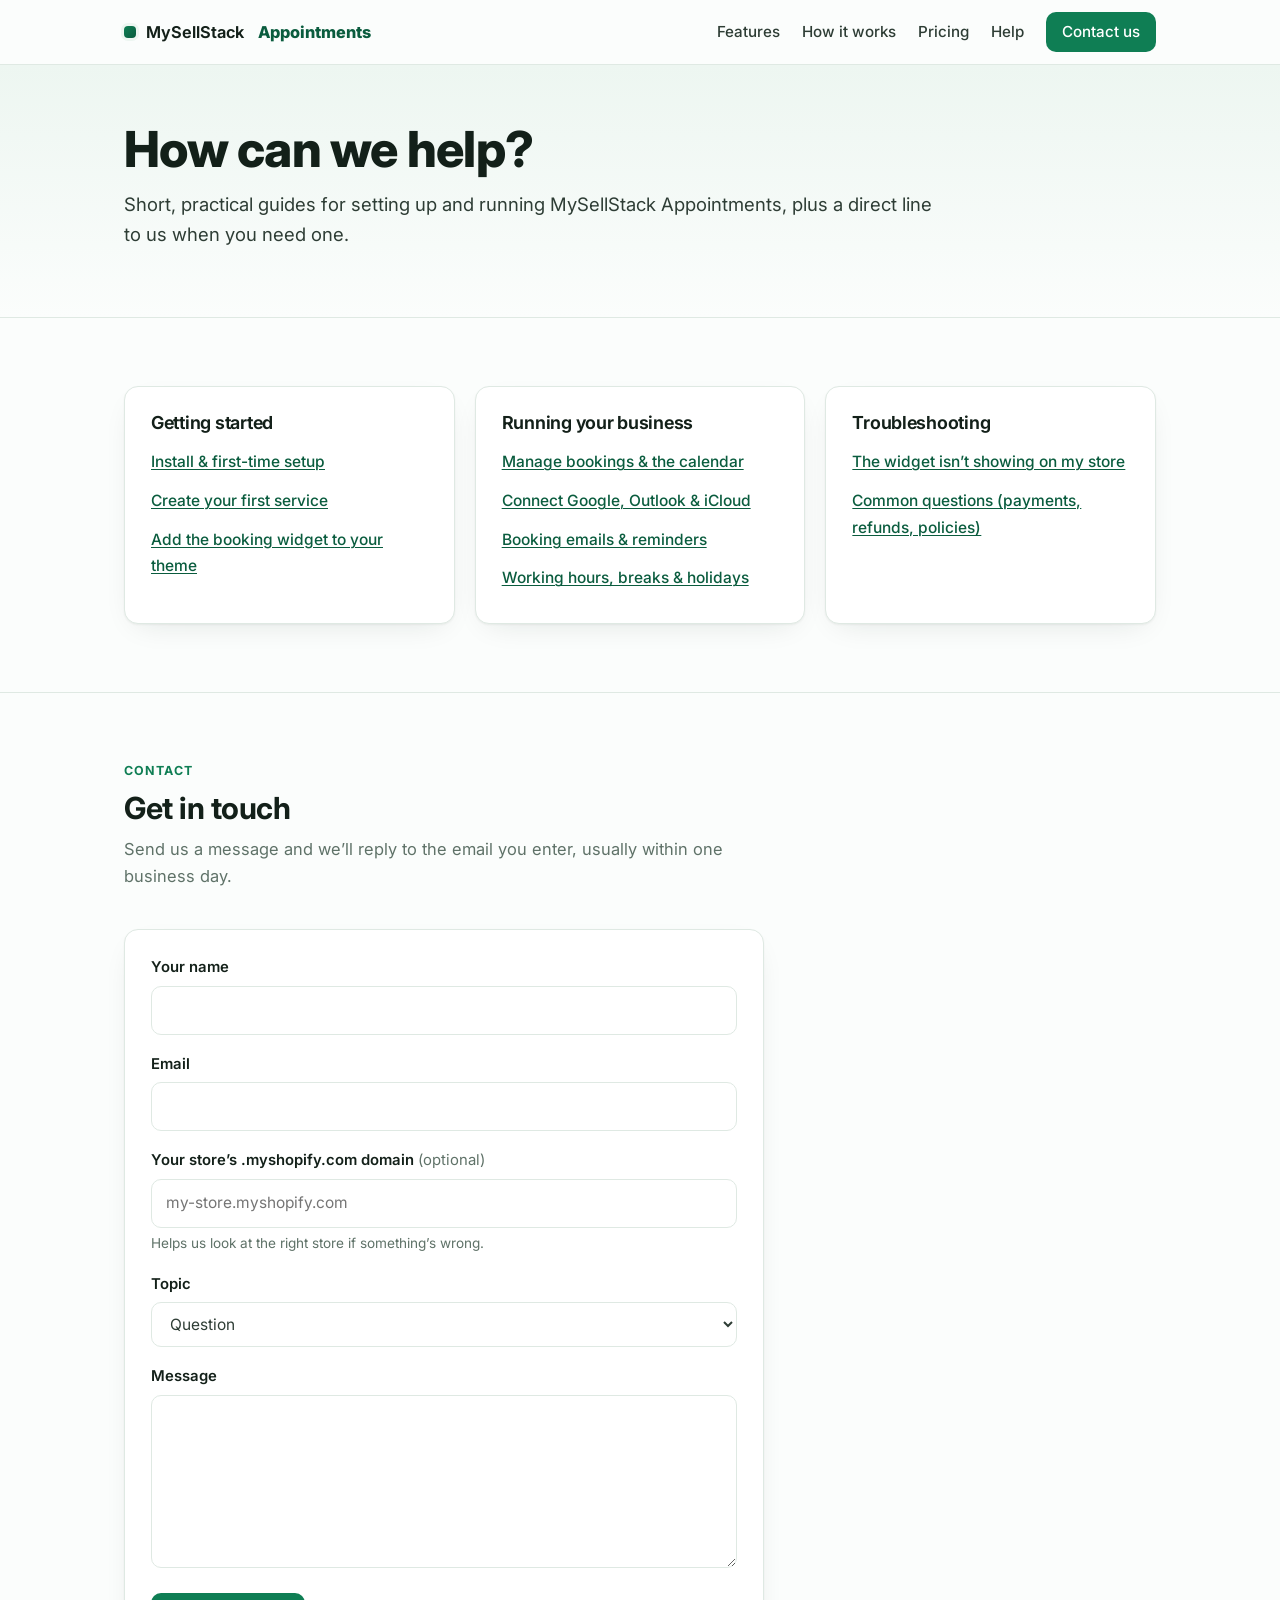
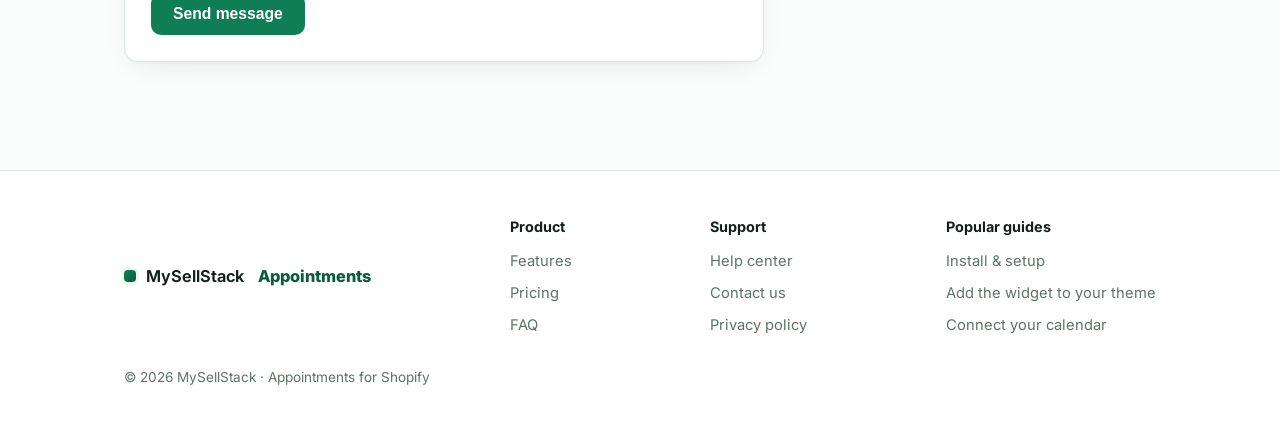
==== help/index.html @ f4f57375 "Redesign homepage; professional demo screenshots; copy polish New homepage: dot-grid hero, trust str" ====
<!doctype html>
<html lang="en">
<head>
  <meta charset="utf-8">
  <meta name="viewport" content="width=device-width, initial-scale=1">
  <title>Help center · MySellStack Appointments</title>
  <meta name="description" content="Guides and troubleshooting for the MySellStack Appointments Shopify app, plus a direct line to support.">
  <link rel="icon" href="data:image/svg+xml,%3Csvg xmlns='http://www.w3.org/2000/svg' viewBox='0 0 32 32'%3E%3Crect width='32' height='32' rx='8' fill='%230f7e54'/%3E%3Crect x='7' y='9' width='18' height='16' rx='3' fill='white'/%3E%3Crect x='7' y='9' width='18' height='5' rx='2' fill='%23dcece4'/%3E%3Ccircle cx='16' cy='19' r='3' fill='%230f7e54'/%3E%3C/svg%3E">
  <link rel="preconnect" href="https://fonts.googleapis.com">
  <link rel="preconnect" href="https://fonts.gstatic.com" crossorigin>
  <link rel="stylesheet" href="https://fonts.googleapis.com/css2?family=Inter:wght@400;500;650;700;800&display=swap">
  <link rel="stylesheet" href="../css/site.css">
</head>
<body>

<header class="site-head">
  <div class="wrap bar">
    <a class="brand" href="../index.html"><span class="brand-dot"></span>MySellStack&nbsp;<b>Appointments</b></a>
    <nav class="nav">
      <a href="../index.html#features">Features</a>
      <a href="../index.html#how">How it works</a>
      <a href="../index.html#pricing">Pricing</a>
      <a href="index.html">Help</a>
      <a class="btn btn-sm" href="#contact">Contact us</a>
    </nav>
  </div>
</header>

<main>
  <section class="help-hero">
    <div class="wrap">
      <h1>How can we help?</h1>
      <p class="lede" style="margin-top:12px">Short, practical guides for setting up and running
      MySellStack Appointments, plus a direct line to us when you need one.</p>
    </div>
  </section>

  <section class="section">
    <div class="wrap help-groups">
      <div class="card">
        <h2>Getting started</h2>
        <ul>
          <li><a href="install-and-setup.html">Install &amp; first-time setup</a></li>
          <li><a href="create-a-service.html">Create your first service</a></li>
          <li><a href="add-widget-to-theme.html">Add the booking widget to your theme</a></li>
        </ul>
      </div>
      <div class="card">
        <h2>Running your business</h2>
        <ul>
          <li><a href="manage-bookings.html">Manage bookings &amp; the calendar</a></li>
          <li><a href="connect-calendars.html">Connect Google, Outlook &amp; iCloud</a></li>
          <li><a href="emails.html">Booking emails &amp; reminders</a></li>
          <li><a href="availability.html">Working hours, breaks &amp; holidays</a></li>
        </ul>
      </div>
      <div class="card">
        <h2>Troubleshooting</h2>
        <ul>
          <li><a href="widget-not-showing.html">The widget isn’t showing on my store</a></li>
          <li><a href="common-questions.html">Common questions (payments, refunds, policies)</a></li>
        </ul>
      </div>
    </div>
  </section>

  <section class="section" id="contact">
    <div class="wrap">
      <div class="section-head">
        <div class="kicker">Contact</div>
        <h2>Get in touch</h2>
        <p>Send us a message and we’ll reply to the email you enter, usually
        within one business day.</p>
      </div>
      <form class="card contact-card" method="post" action="https://appointments.mysellstack.com/contact">
        <div class="field">
          <label for="cf-name">Your name</label>
          <input id="cf-name" name="name" type="text" required maxlength="120" autocomplete="name">
        </div>
        <div class="field">
          <label for="cf-email">Email</label>
          <input id="cf-email" name="email" type="email" required maxlength="254" autocomplete="email">
        </div>
        <div class="field">
          <label for="cf-shop">Your store’s .myshopify.com domain <span style="font-weight:400;color:var(--muted)">(optional)</span></label>
          <input id="cf-shop" name="shop" type="text" maxlength="120" placeholder="my-store.myshopify.com">
          <div class="hint">Helps us look at the right store if something’s wrong.</div>
        </div>
        <div class="field">
          <label for="cf-topic">Topic</label>
          <select id="cf-topic" name="topic">
            <option>Question</option>
            <option>Help with setup</option>
            <option>Something looks broken</option>
            <option>Feature request</option>
            <option>Privacy or data request</option>
            <option>Other</option>
          </select>
        </div>
        <div class="field">
          <label for="cf-message">Message</label>
          <textarea id="cf-message" name="message" rows="6" required minlength="10" maxlength="5000"></textarea>
        </div>
        <div class="hp" aria-hidden="true">
          <label for="cf-website">Leave this field empty</label>
          <input id="cf-website" name="website" type="text" tabindex="-1" autocomplete="off">
        </div>
        <button class="btn" type="submit">Send message</button>
      </form>
    </div>
  </section>
</main>

<footer class="site-foot">
  <div class="wrap foot-grid">
    <a class="brand" href="../index.html"><span class="brand-dot"></span>MySellStack&nbsp;<b>Appointments</b></a>
    <nav aria-label="Product">
      <strong>Product</strong>
      <a href="../index.html#features">Features</a>
      <a href="../index.html#pricing">Pricing</a>
      <a href="../index.html#faq">FAQ</a>
    </nav>
    <nav aria-label="Support">
      <strong>Support</strong>
      <a href="index.html">Help center</a>
      <a href="#contact">Contact us</a>
      <a href="https://appointments.mysellstack.com/privacy">Privacy policy</a>
    </nav>
    <nav aria-label="Guides">
      <strong>Popular guides</strong>
      <a href="install-and-setup.html">Install &amp; setup</a>
      <a href="add-widget-to-theme.html">Add the widget to your theme</a>
      <a href="connect-calendars.html">Connect your calendar</a>
    </nav>
  </div>
  <div class="wrap small-print">© 2026 MySellStack · Appointments for Shopify</div>
</footer>

</body>
</html>
---- css/site.css ----
/* MySellStack Appointments — site styles.
   Static site, no build step. One file, custom properties, light theme. */

:root {
  --ink: #132019;
  --body: #2e3d35;
  --muted: #5f7268;
  --brand: #0f7e54;
  --brand-deep: #0a5c3e;
  --brand-wash: #edf6f1;
  --wash-deep: #dcece4;
  --line: #dfe9e3;
  --card: #ffffff;
  --bg: #fbfdfc;
  --warn-bg: #fdf6ec;
  --warn-line: #ecd9b8;
  --radius: 14px;
  --shadow: 0 1px 2px rgba(19, 32, 25, 0.05), 0 10px 30px -14px rgba(19, 32, 25, 0.14);
}

* { box-sizing: border-box; margin: 0; padding: 0; }
html { scroll-behavior: smooth; }
@media (prefers-reduced-motion: reduce) {
  html { scroll-behavior: auto; }
}

body {
  font-family: "Inter", system-ui, -apple-system, "Segoe UI", sans-serif;
  color: var(--body);
  background: var(--bg);
  line-height: 1.6;
  font-size: 16.5px;
  -webkit-font-smoothing: antialiased;
}

img { max-width: 100%; height: auto; display: block; }

.wrap { max-width: 1080px; margin: 0 auto; padding: 0 24px; }

h1, h2, h3 { color: var(--ink); line-height: 1.15; text-wrap: balance; letter-spacing: -0.015em; }
h1 { font-size: clamp(2rem, 5vw, 3.1rem); font-weight: 800; }
h2 { font-size: clamp(1.45rem, 3vw, 1.9rem); font-weight: 700; }
h3 { font-size: 1.12rem; font-weight: 650; }

p { max-width: 68ch; }

a { color: var(--brand-deep); text-decoration-thickness: 1px; text-underline-offset: 2px; }
a:hover { color: var(--brand); }

:focus-visible { outline: 3px solid rgba(15, 126, 84, 0.45); outline-offset: 2px; border-radius: 4px; }

/* ---- header ---- */

.site-head {
  position: sticky; top: 0; z-index: 50;
  background: rgba(251, 253, 252, 0.88);
  backdrop-filter: blur(10px);
  border-bottom: 1px solid var(--line);
}
.bar { display: flex; align-items: center; justify-content: space-between; height: 64px; gap: 24px; }
.brand {
  display: flex; align-items: center; gap: 10px;
  font-weight: 650; color: var(--ink); text-decoration: none; font-size: 1.02rem;
  white-space: nowrap;
}
.brand b { color: var(--brand-deep); font-weight: 800; }
.brand-dot {
  width: 12px; height: 12px; border-radius: 4px;
  background: linear-gradient(135deg, var(--brand), var(--brand-deep));
  box-shadow: 0 0 0 3px var(--brand-wash);
}
.nav { display: flex; align-items: center; gap: 22px; }
.nav a { color: var(--body); text-decoration: none; font-size: 0.95rem; font-weight: 500; }
.nav a:hover { color: var(--brand-deep); }

/* ---- buttons ---- */

.btn {
  display: inline-block; background: var(--brand); color: #fff !important;
  padding: 12px 22px; border-radius: 10px; text-decoration: none;
  font-weight: 600; font-size: 0.98rem; border: none; cursor: pointer;
  transition: background 0.15s ease;
}
.btn:hover { background: var(--brand-deep); }
.btn-sm { padding: 8px 16px; font-size: 0.9rem; }
.btn-ghost {
  background: transparent; color: var(--brand-deep) !important;
  border: 1.5px solid var(--line);
}
.btn-ghost:hover { background: var(--brand-wash); }

/* ---- hero ---- */

.hero {
  position: relative;
  background:
    radial-gradient(720px 380px at 78% 4%, rgba(15, 126, 84, 0.10), transparent 70%),
    radial-gradient(560px 300px at 12% -8%, var(--wash-deep), transparent 72%),
    linear-gradient(180deg, var(--brand-wash), var(--bg) 78%);
  padding: 84px 0 64px;
  border-bottom: 1px solid var(--line);
  overflow: hidden;
}
.hero::before {
  content: "";
  position: absolute; inset: 0;
  background-image: radial-gradient(rgba(15, 126, 84, 0.10) 1px, transparent 1px);
  background-size: 26px 26px;
  mask-image: linear-gradient(180deg, rgba(0,0,0,.5), transparent 55%);
  pointer-events: none;
}
.hero .wrap { position: relative; }
.hero-copy { max-width: 660px; }
.eyebrow {
  display: inline-block; font-size: 0.78rem; font-weight: 700;
  letter-spacing: 0.08em; text-transform: uppercase; color: var(--brand-deep);
  background: #fff; border: 1px solid var(--line); border-radius: 999px;
  padding: 5px 14px; margin-bottom: 22px;
}
.hero p.lede, .help-hero p.lede { font-size: 1.16rem; margin: 18px 0 28px; color: var(--body); }
.hero .cta-row { display: flex; gap: 12px; flex-wrap: wrap; align-items: center; }
.hero-note { font-size: 0.88rem; color: var(--muted); margin-top: 14px; }
.frame {
  margin-top: 48px;
  border: 1px solid var(--line); border-radius: 18px; overflow: hidden;
  background: #fff;
  box-shadow: 0 1px 2px rgba(19, 32, 25, 0.05), 0 24px 60px -24px rgba(19, 32, 25, 0.25);
}
.frame img { width: 100%; display: block; }

/* ---- trust strip ---- */

.trust { border-bottom: 1px solid var(--line); background: #fff; }
.trust-row {
  display: flex; align-items: center; gap: 10px; flex-wrap: wrap;
  padding: 16px 24px;
}
.trust-label {
  font-size: 0.72rem; font-weight: 700; letter-spacing: 0.1em;
  text-transform: uppercase; color: var(--muted); margin-right: 8px;
}
.chip {
  font-size: 0.85rem; font-weight: 550; color: var(--body);
  background: var(--bg); border: 1px solid var(--line);
  border-radius: 999px; padding: 5px 13px;
}

/* ---- sections ---- */

.section { padding: 68px 0; }
.section + .section { border-top: 1px solid var(--line); }
.section-head { max-width: 640px; margin-bottom: 40px; }
.section-head p { color: var(--muted); margin-top: 10px; }
.kicker {
  font-size: 0.78rem; font-weight: 700; letter-spacing: 0.09em;
  text-transform: uppercase; color: var(--brand); margin-bottom: 10px;
}

.grid-3 { display: grid; grid-template-columns: repeat(3, 1fr); gap: 20px; }
.grid-2 { display: grid; grid-template-columns: 1fr 1fr; gap: 40px; align-items: center; }

.card {
  background: var(--card); border: 1px solid var(--line);
  border-radius: var(--radius); padding: 26px; box-shadow: var(--shadow);
}
.card h3 { margin-bottom: 8px; }
.card p { font-size: 0.95rem; color: var(--muted); }
.card .tick {
  display: inline-flex; width: 34px; height: 34px; border-radius: 9px;
  background: var(--brand-wash); color: var(--brand-deep);
  align-items: center; justify-content: center; font-weight: 800; margin-bottom: 14px;
}
.feature { transition: transform 0.15s ease, box-shadow 0.15s ease; }
.feature:hover { transform: translateY(-2px); box-shadow: 0 2px 4px rgba(19,32,25,.05), 0 16px 40px -18px rgba(19,32,25,.18); }
.icon {
  display: inline-flex; width: 40px; height: 40px; border-radius: 11px;
  background: var(--brand-wash); color: var(--brand-deep);
  align-items: center; justify-content: center; margin-bottom: 16px;
}
.icon svg { width: 21px; height: 21px; }
.checks { list-style: none; margin: 18px 0 16px; padding: 0; }
.checks li {
  position: relative; padding: 6px 0 6px 32px; font-size: 0.98rem;
}
.checks li::before {
  content: ""; position: absolute; left: 0; top: 8px;
  width: 20px; height: 20px; border-radius: 6px;
  background: var(--brand-wash);
}
.checks li::after {
  content: ""; position: absolute; left: 5px; top: 13px;
  width: 10px; height: 6px;
  border-left: 2px solid var(--brand-deep); border-bottom: 2px solid var(--brand-deep);
  transform: rotate(-45deg);
}

.shot {
  border: 1px solid var(--line); border-radius: var(--radius);
  overflow: hidden; box-shadow: var(--shadow); background: #fff;
}
.shot img { width: 100%; }
figure.shot figcaption {
  font-size: 0.85rem; color: var(--muted);
  padding: 10px 16px; border-top: 1px solid var(--line); background: #fff;
}

/* steps */
.steps { display: grid; grid-template-columns: repeat(3, 1fr); gap: 20px; counter-reset: step; position: relative; }
.steps::before {
  content: ""; position: absolute; top: 17px; left: 12%; right: 12%;
  border-top: 2px dashed var(--wash-deep);
}
.step { counter-increment: step; position: relative; }
.step .n {
  display: inline-flex; width: 34px; height: 34px; border-radius: 999px;
  background: var(--brand); color: #fff; font-weight: 700;
  align-items: center; justify-content: center; margin-bottom: 14px;
  box-shadow: 0 0 0 6px var(--bg);
}
.step .n::before { content: counter(step); }
.step h3 { margin-bottom: 6px; }
.step p { font-size: 0.95rem; color: var(--muted); }

/* ---- CTA band ---- */

.cta-band {
  background: linear-gradient(120deg, var(--brand-deep), var(--brand));
  color: #fff; padding: 56px 0; margin-top: 8px;
}
.cta-inner { display: flex; align-items: center; justify-content: space-between; gap: 28px; flex-wrap: wrap; }
.cta-band h2 { color: #fff; margin-bottom: 6px; }
.cta-band p { color: rgba(255, 255, 255, 0.85); margin: 0; }
.btn-invert { background: #fff; color: var(--brand-deep) !important; }
.btn-invert:hover { background: var(--brand-wash); }
.btn-outline {
  background: transparent; color: #fff !important;
  border: 1.5px solid rgba(255, 255, 255, 0.55);
}
.btn-outline:hover { background: rgba(255, 255, 255, 0.12); }

/* pricing */
.price-card {
  max-width: 460px; text-align: center; margin: 0 auto;
  padding: 40px 34px;
}
.price-card .amount { font-size: 3rem; font-weight: 800; color: var(--ink); }
.price-card ul { list-style: none; margin: 22px 0 26px; text-align: left; }
.price-card li { padding: 7px 0 7px 30px; position: relative; font-size: 0.97rem; }
.price-card li::before {
  content: "✓"; position: absolute; left: 4px; color: var(--brand); font-weight: 800;
}

/* FAQ */
details {
  border: 1px solid var(--line); border-radius: 12px; background: #fff;
  padding: 16px 20px; margin-bottom: 12px;
}
details summary { cursor: pointer; font-weight: 600; color: var(--ink); }
details[open] summary { margin-bottom: 10px; }
details p { font-size: 0.96rem; color: var(--body); }

/* ---- help center ---- */

.help-hero { background: linear-gradient(180deg, var(--brand-wash), var(--bg)); padding: 56px 0 40px; border-bottom: 1px solid var(--line); }
.help-groups { display: grid; grid-template-columns: repeat(3, 1fr); gap: 20px; }
.help-groups .card h2 { font-size: 1.12rem; font-weight: 650; margin-bottom: 8px; }
.help-groups .card ul { list-style: none; margin-top: 6px; }
.help-groups .card li { padding: 6px 0; }
.help-groups .card a { font-size: 0.97rem; font-weight: 500; }

/* article */
.article { max-width: 760px; margin: 0 auto; padding: 48px 24px 80px; }
.crumbs { font-size: 0.88rem; color: var(--muted); margin-bottom: 18px; }
.crumbs a { color: var(--muted); }
.article h1 { font-size: clamp(1.7rem, 4vw, 2.3rem); margin-bottom: 14px; }
.article > p.intro { font-size: 1.08rem; color: var(--body); margin-bottom: 30px; }
.article h2 { margin: 42px 0 14px; font-size: 1.35rem; }
.article p, .article li { margin-bottom: 12px; }
.article ol, .article ul { padding-left: 24px; margin-bottom: 16px; }
.article figure.shot { margin: 22px 0 28px; }
.article code {
  background: var(--brand-wash); border: 1px solid var(--line);
  border-radius: 6px; padding: 1px 7px; font-size: 0.88em;
  font-family: ui-monospace, "SF Mono", Menlo, monospace;
}

.note, .warn {
  border-radius: 12px; padding: 14px 18px; margin: 20px 0; font-size: 0.95rem;
}
.note { background: var(--brand-wash); border: 1px solid var(--wash-deep); }
.warn { background: var(--warn-bg); border: 1px solid var(--warn-line); }
.note strong, .warn strong { color: var(--ink); }

.related { border-top: 1px solid var(--line); margin-top: 48px; padding-top: 22px; }
.related h2 { font-size: 1.05rem; margin: 0 0 10px; }
.related ul { list-style: none; padding: 0; }
.related li { padding: 4px 0; }

/* ---- contact form ---- */

.contact-card { max-width: 640px; }
.field { margin-bottom: 18px; }
.field label { display: block; font-weight: 600; font-size: 0.93rem; color: var(--ink); margin-bottom: 6px; }
.field input, .field textarea, .field select {
  width: 100%; padding: 11px 14px; border: 1.5px solid var(--line);
  border-radius: 10px; font: inherit; font-size: 0.97rem; background: #fff;
  color: var(--body);
}
.field input:focus, .field textarea:focus, .field select:focus {
  outline: none; border-color: var(--brand);
  box-shadow: 0 0 0 3px rgba(15, 126, 84, 0.15);
}
.field .hint { font-size: 0.85rem; color: var(--muted); margin-top: 5px; }
.hp { position: absolute; left: -9999px; opacity: 0; height: 0; overflow: hidden; }

/* ---- footer ---- */

.site-foot { border-top: 1px solid var(--line); background: #fff; padding: 44px 0 34px; margin-top: 40px; }
.foot-grid { display: flex; justify-content: space-between; gap: 32px; flex-wrap: wrap; }
.foot-grid nav { display: flex; flex-direction: column; gap: 8px; }
.foot-grid nav strong { color: var(--ink); font-size: 0.9rem; margin-bottom: 4px; }
.foot-grid nav a { font-size: 0.92rem; color: var(--muted); text-decoration: none; }
.foot-grid nav a:hover { color: var(--brand-deep); }
.small-print { margin-top: 30px; font-size: 0.85rem; color: var(--muted); }

/* ---- responsive ---- */

@media (max-width: 900px) {
  .grid-3, .steps, .help-groups { grid-template-columns: 1fr; }
  .grid-2 { grid-template-columns: 1fr; gap: 24px; }
  .nav a:not(.btn) { display: none; }
  .hero { padding: 48px 0 40px; }
  .section { padding: 48px 0; }
  .steps::before { display: none; }
  .cta-inner { flex-direction: column; text-align: center; }
}
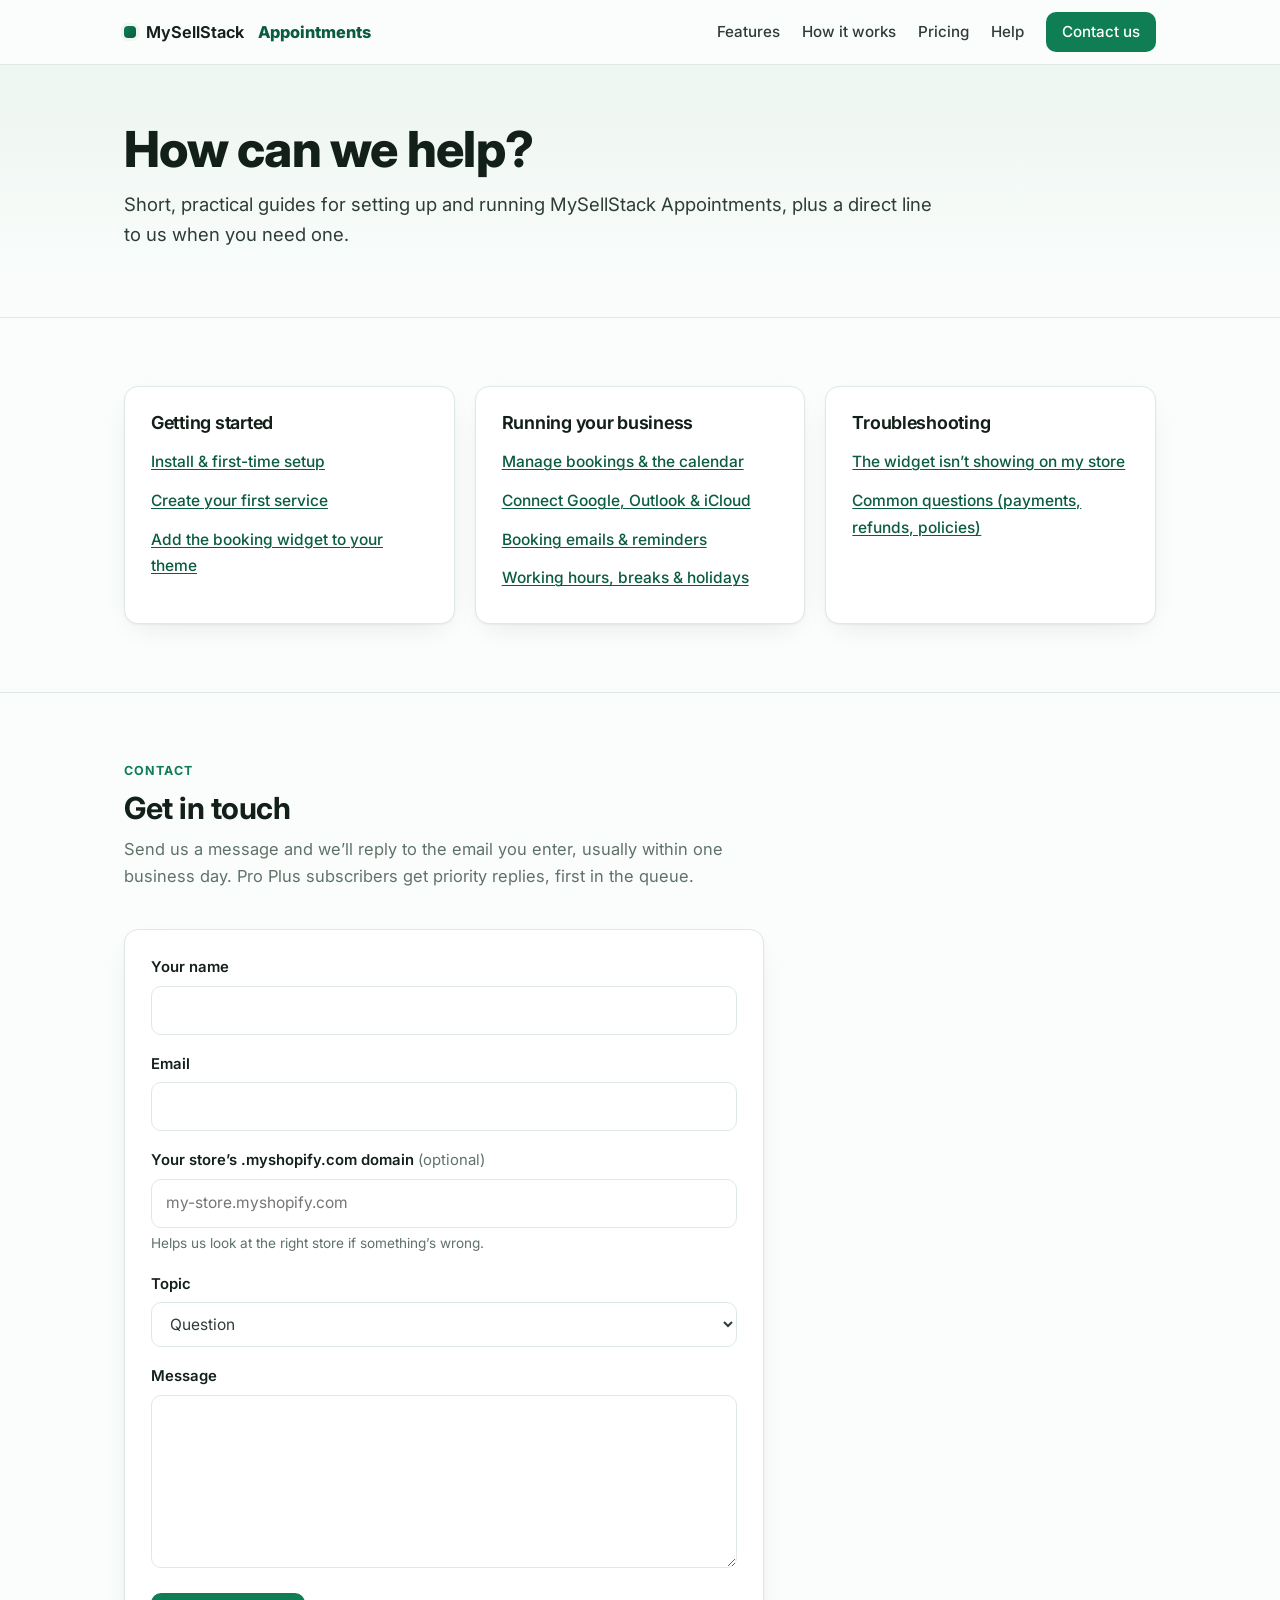
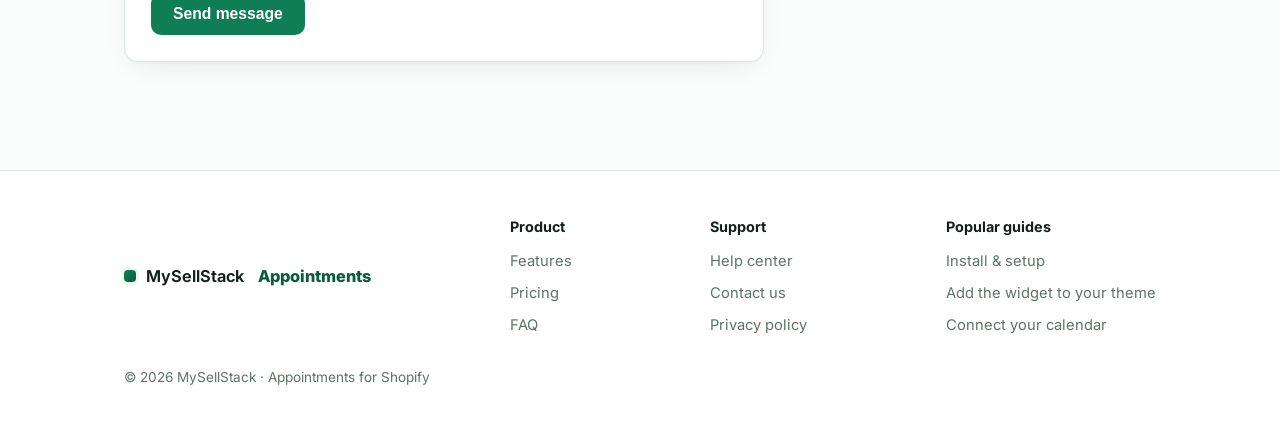
==== commit 26eea311: "Pricing: four-tier plan grid replacing the single free card Free / Standard $15 / Pro $29 (recommend" ====
--- a/help/index.html
+++ b/help/index.html
@@ -5,7 +5,7 @@
   <meta name="viewport" content="width=device-width, initial-scale=1">
   <title>Help center · MySellStack Appointments</title>
   <meta name="description" content="Guides and troubleshooting for the MySellStack Appointments Shopify app, plus a direct line to support.">
-  <link rel="icon" href="data:image/svg+xml,%3Csvg xmlns='http://www.w3.org/2000/svg' viewBox='0 0 32 32'%3E%3Crect width='32' height='32' rx='8' fill='%230f7e54'/%3E%3Crect x='7' y='9' width='18' height='16' rx='3' fill='white'/%3E%3Crect x='7' y='9' width='18' height='5' rx='2' fill='%23dcece4'/%3E%3Ccircle cx='16' cy='19' r='3' fill='%230f7e54'/%3E%3C/svg%3E">
+  <link rel="icon" href="data:image/svg+xml,%3Csvg xmlns='http://www.w3.org/2000/svg' viewBox='0 0 64 64'%3E%3Crect width='64' height='64' rx='14' fill='%230f7e54'/%3E%3Crect x='14' y='16' width='36' height='34' rx='6' fill='white'/%3E%3Cpath d='M14 22a6 6 0 0 1 6-6h24a6 6 0 0 1 6 6v6H14z' fill='%23dcece4'/%3E%3Crect x='22' y='11' width='4' height='9' rx='2' fill='white'/%3E%3Crect x='38' y='11' width='4' height='9' rx='2' fill='white'/%3E%3Ccircle cx='36.5' cy='42.5' r='7.5' fill='%230f7e54'/%3E%3Cpath d='M32.8 42.6l2.6 2.6 4.6-5' stroke='white' stroke-width='2.4' stroke-linecap='round' stroke-linejoin='round' fill='none'/%3E%3C/svg%3E">
   <link rel="preconnect" href="https://fonts.googleapis.com">
   <link rel="preconnect" href="https://fonts.gstatic.com" crossorigin>
   <link rel="stylesheet" href="https://fonts.googleapis.com/css2?family=Inter:wght@400;500;650;700;800&display=swap">
@@ -70,7 +70,8 @@
         <div class="kicker">Contact</div>
         <h2>Get in touch</h2>
         <p>Send us a message and we’ll reply to the email you enter, usually
-        within one business day.</p>
+        within one business day. Pro Plus subscribers get priority replies,
+        first in the queue.</p>
       </div>
       <form class="card contact-card" method="post" action="https://appointments.mysellstack.com/contact">
         <div class="field">
--- a/css/site.css
+++ b/css/site.css
@@ -140,10 +140,12 @@
   text-transform: uppercase; color: var(--muted); margin-right: 8px;
 }
 .chip {
+  display: inline-flex; align-items: center; gap: 7px;
   font-size: 0.85rem; font-weight: 550; color: var(--body);
   background: var(--bg); border: 1px solid var(--line);
   border-radius: 999px; padding: 5px 13px;
 }
+.chip svg { width: 15px; height: 15px; flex: none; }
 
 /* ---- sections ---- */
 
@@ -334,3 +336,254 @@
   .steps::before { display: none; }
   .cta-inner { flex-direction: column; text-align: center; }
 }
+
+/* =============================================================
+   v3 homepage — floating pill nav, centered hero, live demo,
+   tile grid, use-case chips, scroll reveals. Help pages keep the
+   original .site-head styles above; everything here is scoped to
+   the new homepage classes.
+   ============================================================= */
+
+body.v3 { padding-top: 88px; }
+
+.pill-nav {
+  position: fixed; top: 14px; left: 0; right: 0; z-index: 60;
+  pointer-events: none;
+}
+.pill-nav-inner {
+  pointer-events: auto;
+  max-width: 1010px; margin: 0 auto;
+  display: flex; align-items: center; justify-content: space-between; gap: 18px;
+  padding: 10px 12px 10px 20px;
+  background: rgba(255, 255, 255, 0.82);
+  backdrop-filter: blur(14px); -webkit-backdrop-filter: blur(14px);
+  border: 1px solid var(--line); border-radius: 999px;
+  box-shadow: 0 1px 2px rgba(19, 32, 25, 0.04);
+  transition: box-shadow 200ms ease, background 200ms ease;
+}
+.pill-nav.scrolled .pill-nav-inner {
+  background: rgba(255, 255, 255, 0.94);
+  box-shadow: 0 8px 30px -12px rgba(19, 32, 25, 0.22);
+}
+@media (max-width: 1060px) { .pill-nav-inner { margin: 0 16px; } }
+.pill-links { display: flex; gap: 22px; }
+.pill-links a {
+  color: var(--body); text-decoration: none; font-size: 14.5px; font-weight: 500;
+}
+.pill-links a:hover { color: var(--brand-deep); }
+@media (max-width: 780px) { .pill-links { display: none; } }
+
+.hero-center { text-align: center; padding: 64px 0 26px; }
+.hero-center h1 {
+  font-size: clamp(38px, 6vw, 62px); font-weight: 800; letter-spacing: -0.03em;
+  margin: 18px auto 0; max-width: 820px;
+}
+.hero-center .lede { max-width: 640px; margin: 20px auto 0; }
+.cta-center { justify-content: center; }
+.btn-lg { padding: 13px 26px; font-size: 16px; }
+.eyebrow-live {
+  display: inline-flex; align-items: center; gap: 8px;
+}
+.pulse {
+  width: 8px; height: 8px; border-radius: 50%; background: var(--brand);
+  box-shadow: 0 0 0 0 rgba(15, 126, 84, 0.35);
+}
+@media (prefers-reduced-motion: no-preference) {
+  .pulse { animation: bwPulse 2.2s ease-out infinite; }
+  @keyframes bwPulse {
+    0% { box-shadow: 0 0 0 0 rgba(15, 126, 84, 0.35); }
+    70% { box-shadow: 0 0 0 9px rgba(15, 126, 84, 0); }
+    100% { box-shadow: 0 0 0 0 rgba(15, 126, 84, 0); }
+  }
+}
+.badge-row {
+  display: flex; gap: 10px; justify-content: center; flex-wrap: wrap;
+  margin-top: 26px;
+}
+.badge-chip {
+  font-size: 12.5px; font-weight: 600; color: var(--muted);
+  background: var(--card); border: 1px solid var(--line);
+  border-radius: 999px; padding: 6px 14px;
+}
+
+/* ---- live demo ---- */
+.demo-section { padding-top: 40px; }
+.section-head-center { text-align: center; margin-inline: auto; }
+.section-head-center p { margin-inline: auto; }
+.demo-controls {
+  display: flex; align-items: center; justify-content: space-between;
+  gap: 14px; flex-wrap: wrap; margin: 30px 0 14px;
+}
+.demo-tabs, .demo-themes { display: inline-flex; gap: 4px; flex-wrap: wrap;
+  background: var(--brand-wash); border: 1px solid var(--line);
+  border-radius: 999px; padding: 4px;
+}
+.demo-tab, .theme-pill {
+  appearance: none; border: none; cursor: pointer; font: inherit;
+  font-size: 13.5px; font-weight: 600; color: var(--muted);
+  background: transparent; border-radius: 999px; padding: 8px 16px;
+  display: inline-flex; align-items: center; gap: 8px; white-space: nowrap;
+  transition: background 160ms ease, color 160ms ease, box-shadow 160ms ease;
+}
+.demo-tab:hover, .theme-pill:hover { color: var(--ink); }
+.demo-tab.is-active, .theme-pill.is-active {
+  background: var(--card); color: var(--ink);
+  box-shadow: 0 1px 3px rgba(19, 32, 25, 0.12);
+}
+.theme-pill .swatch {
+  width: 13px; height: 13px; border-radius: 50%;
+  box-shadow: inset 0 0 0 1px rgba(255, 255, 255, 0.35), 0 0 0 1px rgba(19, 32, 25, 0.1);
+}
+.demo-stage {
+  /* The widget fills the stage edge to edge so the stage's radius
+     rounds the widget's own header, exactly like a theme section.
+     Width is capped near a storefront section's, so the calendar's
+     square day cells keep their intended proportions. */
+  border: 1px solid var(--line); border-radius: 18px; background: var(--card);
+  box-shadow: var(--shadow); padding: 0; overflow: hidden;
+  max-width: 820px; margin-inline: auto; min-height: 420px;
+  transition: max-width 320ms ease;
+}
+.demo-stage.mobile { max-width: 400px; }
+#demo-frame {
+  display: block; width: 100%; height: 640px; border: 0;
+  transition: opacity 200ms ease;
+}
+#demo-frame.loading { opacity: 0.35; }
+.view-toggle {
+  display: inline-flex; gap: 4px; background: var(--brand-wash);
+  border: 1px solid var(--line); border-radius: 999px; padding: 4px;
+}
+.view-btn {
+  appearance: none; border: none; cursor: pointer; font: inherit;
+  color: var(--muted); background: transparent; border-radius: 999px;
+  padding: 7px 12px; display: inline-flex; align-items: center;
+  transition: background 160ms ease, color 160ms ease, box-shadow 160ms ease;
+}
+.view-btn:hover { color: var(--ink); }
+.view-btn.is-active {
+  background: var(--card); color: var(--ink);
+  box-shadow: 0 1px 3px rgba(19, 32, 25, 0.12);
+}
+.view-btn svg { width: 17px; height: 17px; }
+.demo-note {
+  text-align: center; font-size: 12.5px; color: var(--muted); margin-top: 14px;
+}
+
+/* ---- tinted band + tile grid ---- */
+.section-tinted {
+  background: linear-gradient(180deg, var(--bg) 0%, var(--brand-wash) 12%, var(--brand-wash) 88%, var(--bg) 100%);
+}
+.tile-groups {
+  display: grid; grid-template-columns: repeat(3, 1fr);
+  gap: 26px; margin-top: 38px;
+}
+@media (max-width: 900px) { .tile-groups { grid-template-columns: 1fr; } }
+.tile-group { display: grid; gap: 12px; align-content: start; }
+.group-title {
+  font-size: 13px; font-weight: 700; letter-spacing: 0.08em;
+  text-transform: uppercase; color: var(--brand-deep); margin: 0 0 2px 4px;
+}
+.t-icon {
+  width: 34px; height: 34px; border-radius: 10px;
+  background: var(--brand-wash); color: var(--brand-deep);
+  display: grid; place-items: center; margin-bottom: 10px;
+}
+.t-icon svg { width: 18px; height: 18px; }
+.tile {
+  background: var(--card); border: 1px solid var(--line);
+  border-radius: 16px; padding: 18px 18px 16px;
+  transition: transform 180ms ease, box-shadow 180ms ease;
+}
+@media (prefers-reduced-motion: no-preference) {
+  .tile:hover { transform: translateY(-3px); box-shadow: var(--shadow); }
+}
+.tile h3 { font-size: 15.5px; margin-bottom: 6px; }
+.tile p { font-size: 13.8px; color: var(--muted); line-height: 1.55; }
+
+/* ---- use-case chips ---- */
+.case-grid {
+  display: flex; flex-wrap: wrap; gap: 12px; justify-content: center;
+  margin-top: 30px;
+}
+.case-chip {
+  background: var(--card); border: 1px solid var(--line); border-radius: 999px;
+  padding: 12px 22px; font-weight: 600; font-size: 15px; color: var(--ink);
+  transition: border-color 160ms ease, transform 160ms ease;
+}
+@media (prefers-reduced-motion: no-preference) {
+  .case-chip:hover { border-color: var(--brand); transform: translateY(-2px); }
+}
+
+.price-note { font-size: 12.5px; color: var(--muted); margin-top: 14px; }
+
+/* ---- scroll reveal ---- */
+/* Reveals are gated on html.js (set by an inline script in <head>):
+   a no-JS visitor must never be left staring at opacity-0 sections. */
+@media (prefers-reduced-motion: no-preference) {
+  html.js .reveal { opacity: 0; transform: translateY(16px);
+    transition: opacity 550ms ease, transform 550ms ease; }
+  html.js .reveal.in { opacity: 1; transform: none; }
+}
+
+/* Anchor targets clear the fixed pill nav. */
+#demo, #tour, #features, #use-cases, #how, #pricing, #faq {
+  scroll-margin-top: 96px;
+}
+
+/* Small-screen pill nav: the brand + CTA must share one row without
+   wrapping the button label. */
+.pill-nav .btn { white-space: nowrap; }
+@media (max-width: 560px) {
+  .pill-nav-inner { padding: 6px 6px 6px 12px; gap: 8px; }
+  .pill-nav .brand { font-size: 14px; }
+  .pill-nav .btn-sm { padding: 8px 12px; font-size: 13px; }
+}
+
+/* Pricing: four-tier plan grid. Follows the card language of the rest
+   of the page; the featured tier gets the brand border, nothing louder. */
+.plans-grid {
+  display: grid;
+  grid-template-columns: repeat(auto-fit, minmax(235px, 1fr));
+  gap: 16px;
+  align-items: stretch;
+}
+.plan-card {
+  position: relative;
+  background: #fff;
+  border: 1px solid var(--line);
+  border-radius: 16px;
+  padding: 26px 22px;
+  display: flex;
+  flex-direction: column;
+}
+.plan-featured { border: 2px solid var(--brand); box-shadow: 0 10px 30px rgba(15, 126, 84, 0.10); }
+.plan-tag {
+  position: absolute; top: -11px; left: 20px;
+  background: var(--brand); color: #fff;
+  font-size: 11.5px; font-weight: 700; letter-spacing: 0.02em;
+  padding: 3px 10px; border-radius: 999px;
+}
+.plan-name { font-weight: 700; font-size: 1.02rem; color: var(--ink); }
+.plan-price { font-size: 2.1rem; font-weight: 800; color: var(--ink); margin-top: 6px; }
+.plan-price span { font-size: 0.95rem; font-weight: 600; color: var(--muted); }
+.plan-annual { font-size: 12.5px; color: var(--brand); font-weight: 600; margin-top: 2px; }
+.plan-list { list-style: none; margin: 16px 0 0; padding: 0; flex: 1; }
+.plan-list li {
+  padding: 6px 0 6px 26px; position: relative; font-size: 0.92rem; line-height: 1.45;
+}
+.plan-list li::before {
+  content: "✓"; position: absolute; left: 2px; color: var(--brand); font-weight: 800;
+}
+.plan-list li.plan-inherit { padding-left: 0; color: var(--muted); font-weight: 600; font-size: 0.88rem; }
+.plan-list li.plan-inherit::before { content: none; }
+.plan-trial {
+  margin-top: 16px; padding-top: 12px; border-top: 1px solid var(--line);
+  font-size: 12.5px; font-weight: 600; color: var(--muted);
+}
+.plans-note { text-align: center; font-size: 13px; color: var(--muted); margin-top: 18px; }
+
+/* Tablet band: skip the orphaned 3+1 state, go straight 4 -> 2x2 -> 1. */
+@media (min-width: 700px) and (max-width: 1055px) {
+  .plans-grid { grid-template-columns: repeat(2, 1fr); }
+}
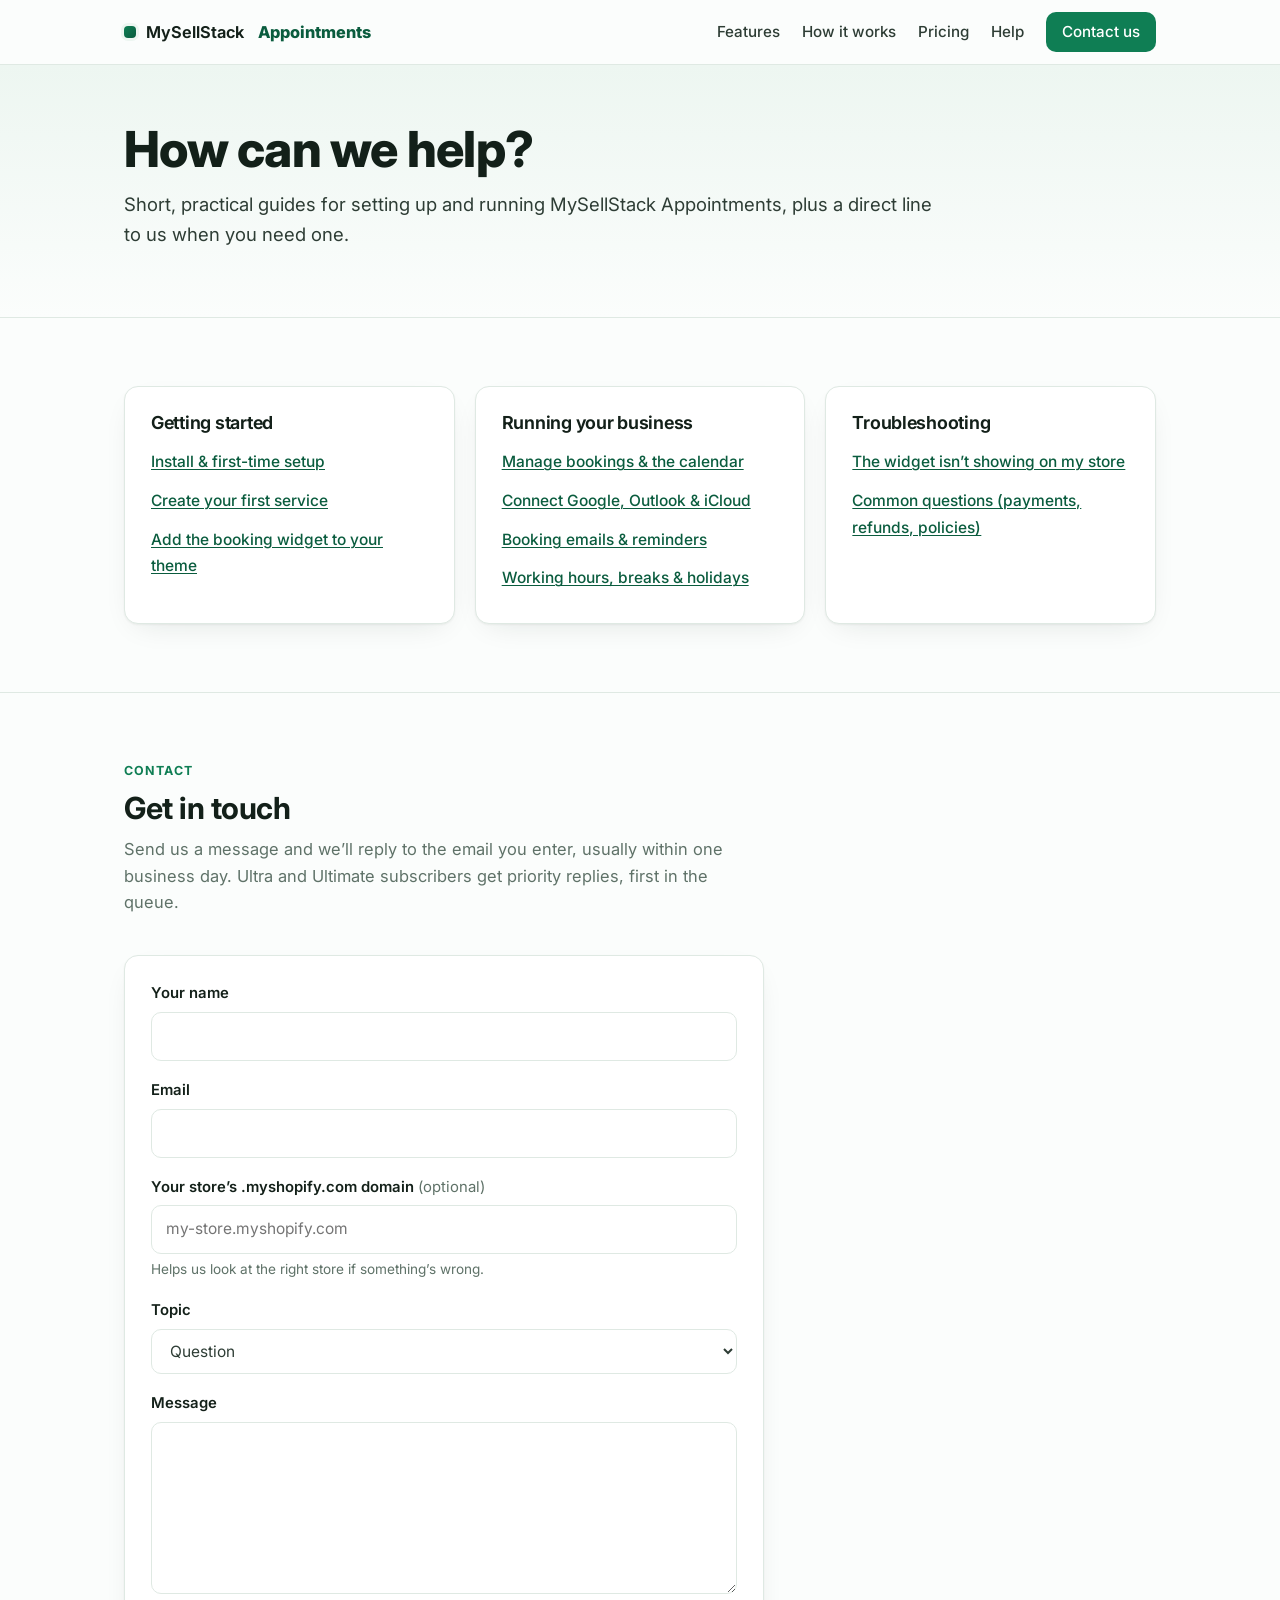
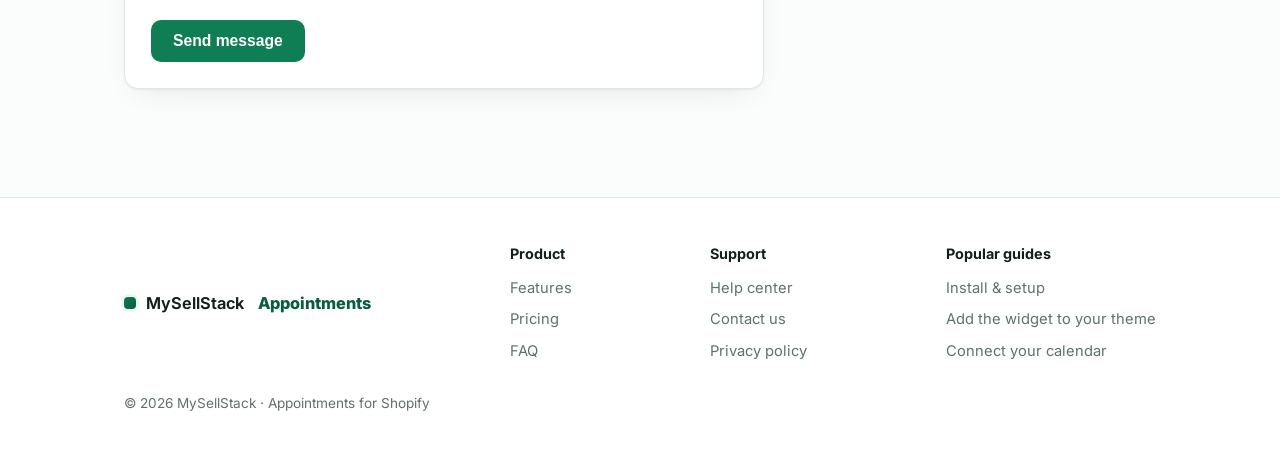
==== commit c4d8a24b: "Pricing: five tiers with service allowances and history windows Free / Standard $12 / Pro $24 / Ultr" ====
--- a/help/index.html
+++ b/help/index.html
@@ -70,7 +70,7 @@
         <div class="kicker">Contact</div>
         <h2>Get in touch</h2>
         <p>Send us a message and we’ll reply to the email you enter, usually
-        within one business day. Pro Plus subscribers get priority replies,
+        within one business day. Ultra and Ultimate subscribers get priority replies,
         first in the queue.</p>
       </div>
       <form class="card contact-card" method="post" action="https://appointments.mysellstack.com/contact">
--- a/css/site.css
+++ b/css/site.css
@@ -544,7 +544,7 @@
    of the page; the featured tier gets the brand border, nothing louder. */
 .plans-grid {
   display: grid;
-  grid-template-columns: repeat(auto-fit, minmax(235px, 1fr));
+  grid-template-columns: repeat(auto-fit, minmax(192px, 1fr));
   gap: 16px;
   align-items: stretch;
 }
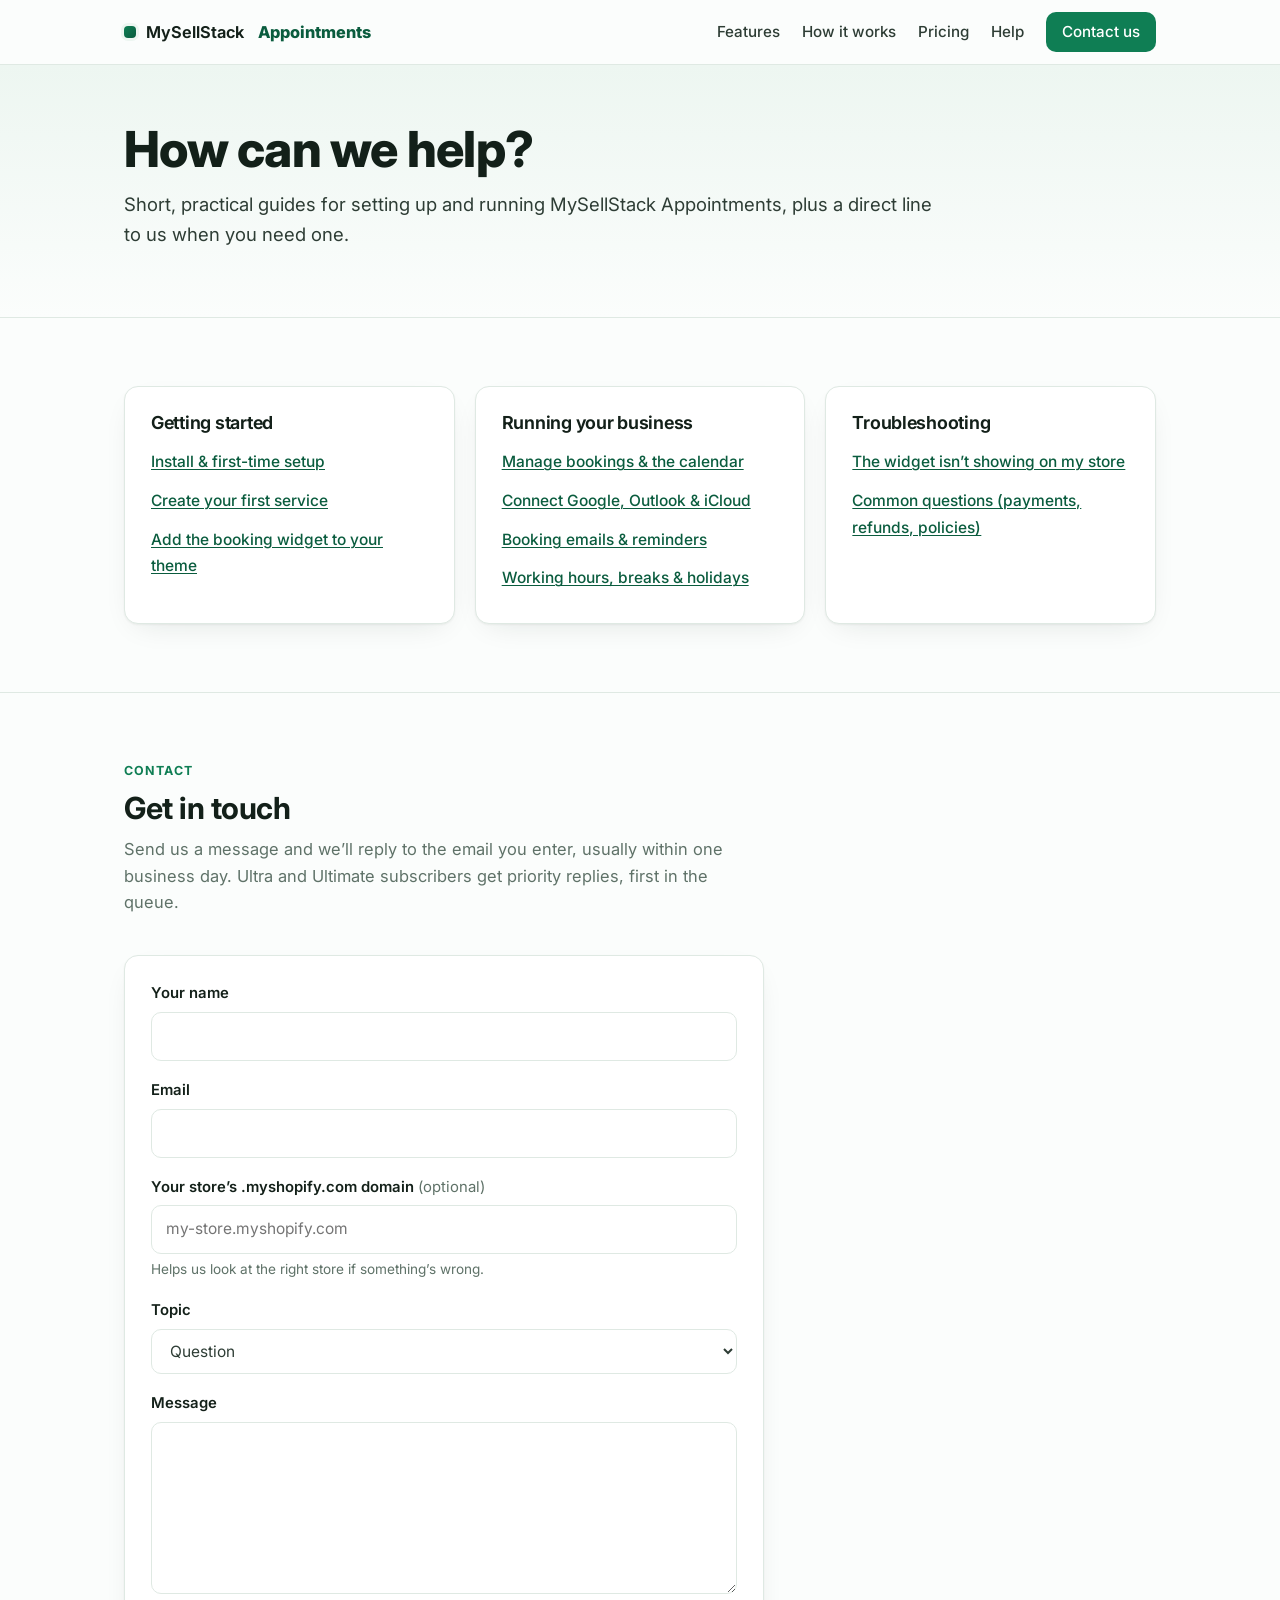
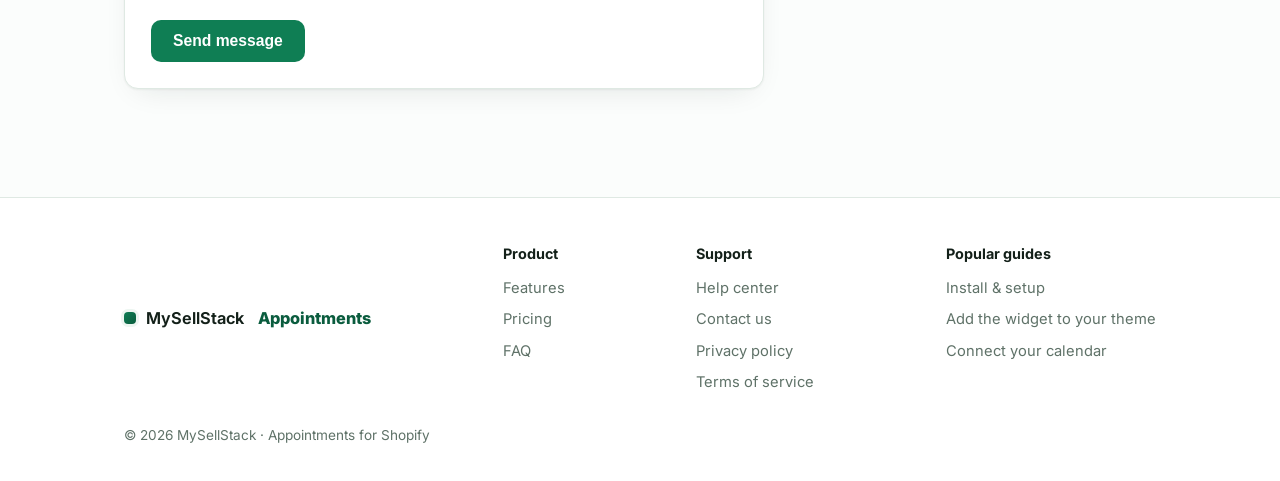
==== commit ba2e63ad: "Center the plans note; link Terms of service in every footer Co-Authored-By: Claude Fable 5 <noreply" ====
--- a/help/index.html
+++ b/help/index.html
@@ -126,6 +126,7 @@
       <a href="index.html">Help center</a>
       <a href="#contact">Contact us</a>
       <a href="https://appointments.mysellstack.com/privacy">Privacy policy</a>
+      <a href="https://appointments.mysellstack.com/terms">Terms of service</a>
     </nav>
     <nav aria-label="Guides">
       <strong>Popular guides</strong>
--- a/css/site.css
+++ b/css/site.css
@@ -581,7 +581,7 @@
   margin-top: 16px; padding-top: 12px; border-top: 1px solid var(--line);
   font-size: 12.5px; font-weight: 600; color: var(--muted);
 }
-.plans-note { text-align: center; font-size: 13px; color: var(--muted); margin-top: 18px; }
+.plans-note { text-align: center; font-size: 13px; color: var(--muted); margin: 18px auto 0; }
 
 /* Tablet band: skip the orphaned 3+1 state, go straight 4 -> 2x2 -> 1. */
 @media (min-width: 700px) and (max-width: 1055px) {
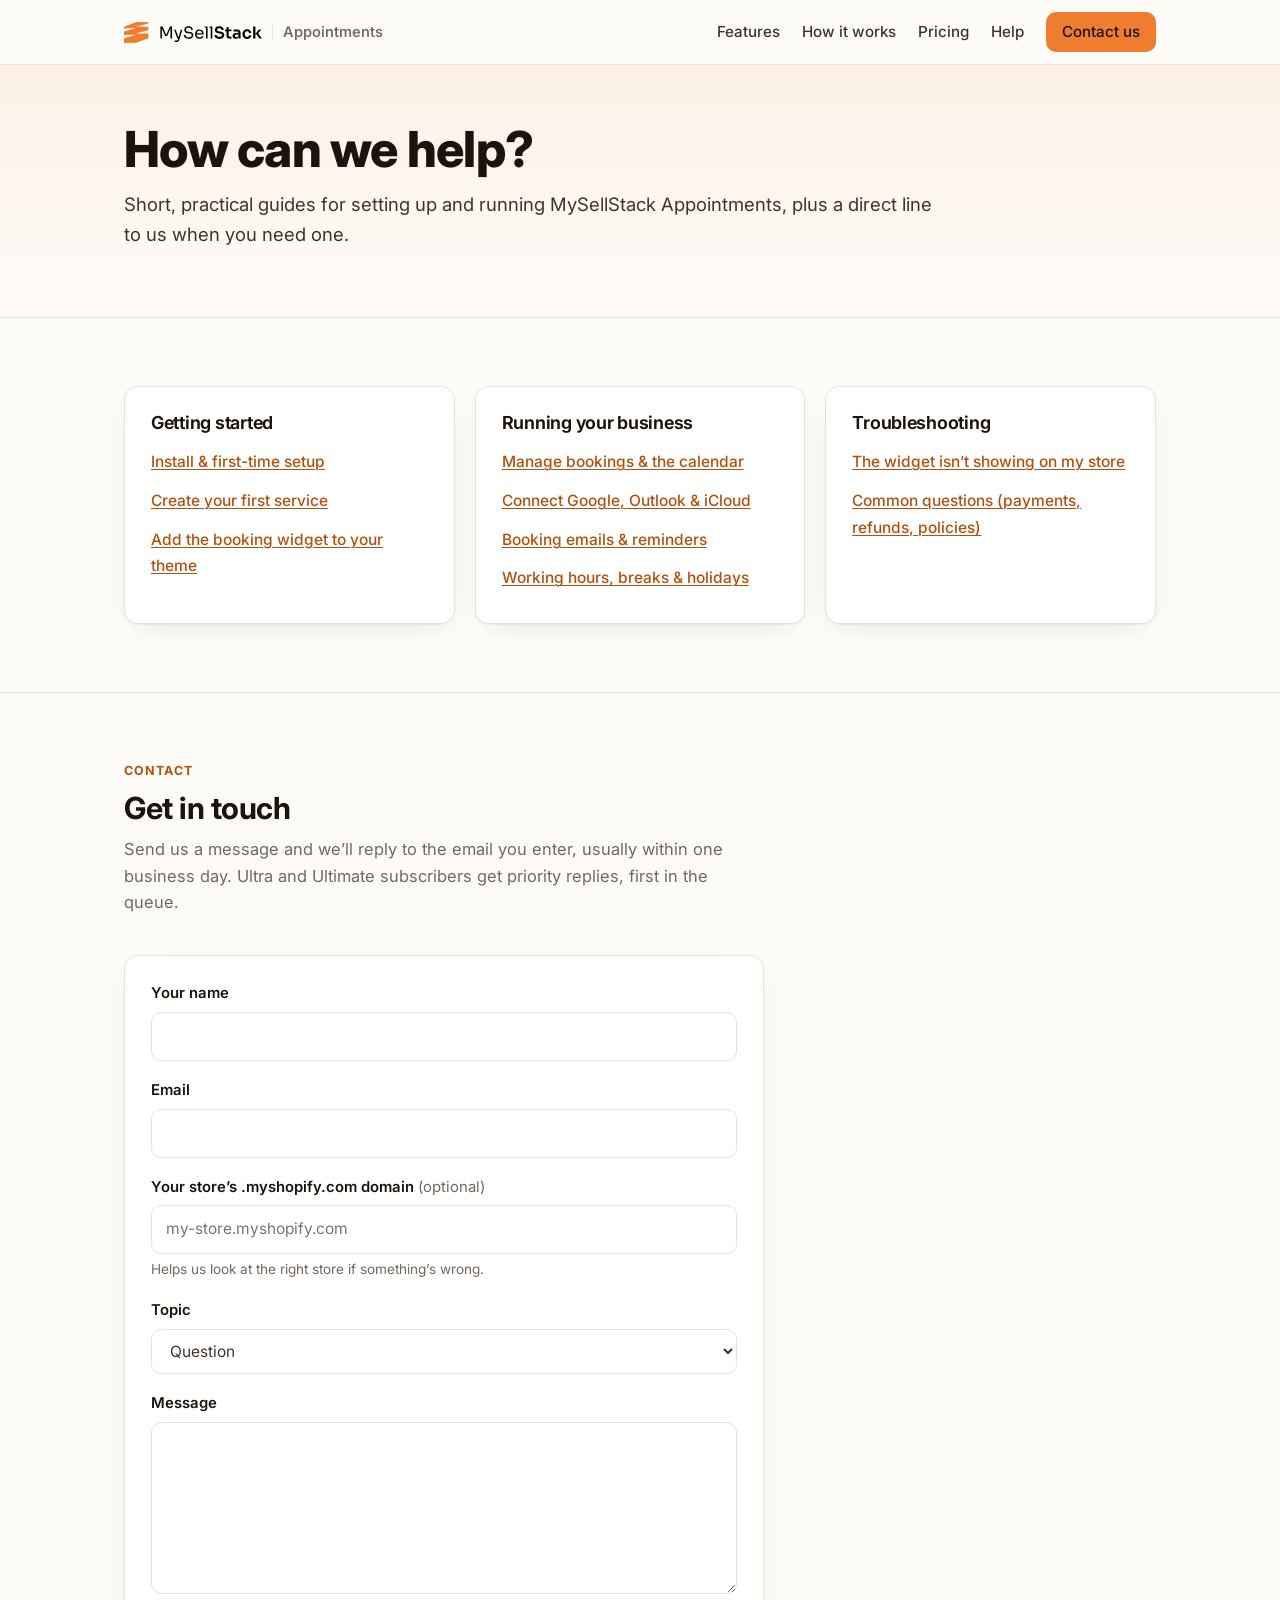
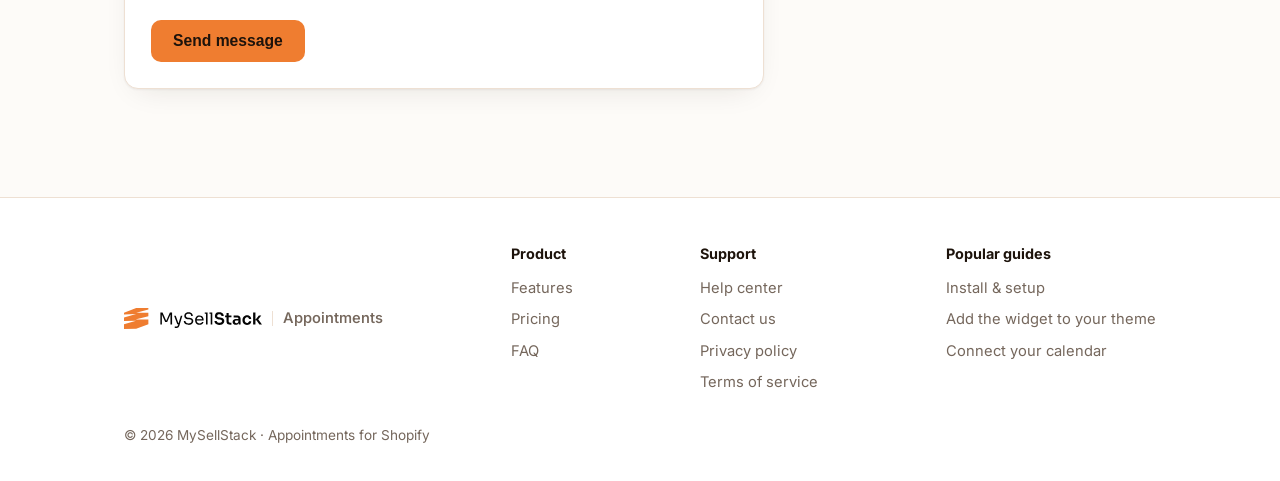
==== commit 15e712c6: "Rebrand to the MySellStack orange stack mark Palette moves from pastel emerald to the logo's vivid #" ====
--- a/help/index.html
+++ b/help/index.html
@@ -3,9 +3,10 @@
 <head>
   <meta charset="utf-8">
   <meta name="viewport" content="width=device-width, initial-scale=1">
+  <meta name="theme-color" content="#ef7d30">
   <title>Help center · MySellStack Appointments</title>
   <meta name="description" content="Guides and troubleshooting for the MySellStack Appointments Shopify app, plus a direct line to support.">
-  <link rel="icon" href="data:image/svg+xml,%3Csvg xmlns='http://www.w3.org/2000/svg' viewBox='0 0 64 64'%3E%3Crect width='64' height='64' rx='14' fill='%230f7e54'/%3E%3Crect x='14' y='16' width='36' height='34' rx='6' fill='white'/%3E%3Cpath d='M14 22a6 6 0 0 1 6-6h24a6 6 0 0 1 6 6v6H14z' fill='%23dcece4'/%3E%3Crect x='22' y='11' width='4' height='9' rx='2' fill='white'/%3E%3Crect x='38' y='11' width='4' height='9' rx='2' fill='white'/%3E%3Ccircle cx='36.5' cy='42.5' r='7.5' fill='%230f7e54'/%3E%3Cpath d='M32.8 42.6l2.6 2.6 4.6-5' stroke='white' stroke-width='2.4' stroke-linecap='round' stroke-linejoin='round' fill='none'/%3E%3C/svg%3E">
+  <link rel="icon" href="data:image/svg+xml,%3Csvg xmlns='http://www.w3.org/2000/svg' viewBox='0 0 64 64'%3E%3Crect width='64' height='64' rx='14' fill='%23ef7d30'/%3E%3Cpolygon fill='%23040404' transform='translate(10.4 13.35) scale(0.877)' points='24.8 9.45 49.27 3.16 49.27 .05 24.65 0 24.65 0 0 9.83 0 12.93 24.46 12.3 24.63 12.25 24.63 12.35 24.46 12.35 0 19.34 0 26.49 24.46 25.86 24.63 25.81 24.63 25.99 24.46 25.99 24.46 26 0 32.97 0 42.52 24.46 41.9 24.59 41.89 24.6 41.89 24.64 41.87 49.27 32.74 49.27 23.2 24.8 23.14 24.8 23.13 24.64 23.18 24.64 23.01 24.8 23.01 49.27 16.72 49.27 9.57 24.64 9.45 24.8 9.45'/%3E%3C/svg%3E">
   <link rel="preconnect" href="https://fonts.googleapis.com">
   <link rel="preconnect" href="https://fonts.gstatic.com" crossorigin>
   <link rel="stylesheet" href="https://fonts.googleapis.com/css2?family=Inter:wght@400;500;650;700;800&display=swap">
@@ -15,7 +16,7 @@
 
 <header class="site-head">
   <div class="wrap bar">
-    <a class="brand" href="../index.html"><span class="brand-dot"></span>MySellStack&nbsp;<b>Appointments</b></a>
+    <a class="brand" href="../index.html"><img class="brand-logo" src="../assets/brand/mysellstack-wordmark.svg" alt="MySellStack" width="279" height="43"><span class="brand-sub">Appointments</span></a>
     <nav class="nav">
       <a href="../index.html#features">Features</a>
       <a href="../index.html#how">How it works</a>
@@ -114,7 +115,7 @@
 
 <footer class="site-foot">
   <div class="wrap foot-grid">
-    <a class="brand" href="../index.html"><span class="brand-dot"></span>MySellStack&nbsp;<b>Appointments</b></a>
+    <a class="brand" href="../index.html"><img class="brand-logo" src="../assets/brand/mysellstack-wordmark.svg" alt="MySellStack" width="279" height="43"><span class="brand-sub">Appointments</span></a>
     <nav aria-label="Product">
       <strong>Product</strong>
       <a href="../index.html#features">Features</a>
--- a/css/site.css
+++ b/css/site.css
@@ -1,21 +1,31 @@
 /* MySellStack Appointments — site styles.
-   Static site, no build step. One file, custom properties, light theme. */
+   Static site, no build step. One file, custom properties, light theme.
+
+   Brand (2026-08 rebrand): the MySellStack stack mark, vivid orange
+   #ef7d30 with near-black ink — the logo itself is black-on-orange, so
+   filled elements (buttons, step numbers, tags) carry INK text on the
+   vivid orange (6.6:1), never white (2.7:1, fails AA). Orange used AS
+   text steps down to --brand-deep (#b4500e, 5.1:1 on white) and darkens
+   further to --brand-strong on hover. Neutrals are warm to sit with the
+   orange; warnings moved to yellow so they can't be read as brand. */
 
 :root {
-  --ink: #132019;
-  --body: #2e3d35;
-  --muted: #5f7268;
-  --brand: #0f7e54;
-  --brand-deep: #0a5c3e;
-  --brand-wash: #edf6f1;
-  --wash-deep: #dcece4;
-  --line: #dfe9e3;
+  --ink: #1d130b;
+  --body: #40342a;
+  --muted: #75675c;
+  --brand: #ef7d30;
+  --brand-deep: #b4500e;
+  --brand-strong: #9a430b;
+  --brand-hover: #d96a1e;
+  --brand-wash: #fdf1e6;
+  --wash-deep: #f8ddc2;
+  --line: #eee0d3;
   --card: #ffffff;
-  --bg: #fbfdfc;
-  --warn-bg: #fdf6ec;
-  --warn-line: #ecd9b8;
+  --bg: #fdfbf8;
+  --warn-bg: #fcf6e0;
+  --warn-line: #e8d79b;
   --radius: 14px;
-  --shadow: 0 1px 2px rgba(19, 32, 25, 0.05), 0 10px 30px -14px rgba(19, 32, 25, 0.14);
+  --shadow: 0 1px 2px rgba(46, 28, 12, 0.05), 0 10px 30px -14px rgba(46, 28, 12, 0.14);
 }
 
 * { box-sizing: border-box; margin: 0; padding: 0; }
@@ -45,29 +55,30 @@
 p { max-width: 68ch; }
 
 a { color: var(--brand-deep); text-decoration-thickness: 1px; text-underline-offset: 2px; }
-a:hover { color: var(--brand); }
-
-:focus-visible { outline: 3px solid rgba(15, 126, 84, 0.45); outline-offset: 2px; border-radius: 4px; }
+a:hover { color: var(--brand-strong); }
+
+:focus-visible { outline: 3px solid var(--brand-hover); outline-offset: 2px; border-radius: 4px; }
 
 /* ---- header ---- */
 
 .site-head {
   position: sticky; top: 0; z-index: 50;
-  background: rgba(251, 253, 252, 0.88);
+  background: rgba(253, 251, 248, 0.88);
   backdrop-filter: blur(10px);
   border-bottom: 1px solid var(--line);
 }
 .bar { display: flex; align-items: center; justify-content: space-between; height: 64px; gap: 24px; }
 .brand {
-  display: flex; align-items: center; gap: 10px;
+  display: flex; align-items: center;
   font-weight: 650; color: var(--ink); text-decoration: none; font-size: 1.02rem;
   white-space: nowrap;
 }
-.brand b { color: var(--brand-deep); font-weight: 800; }
-.brand-dot {
-  width: 12px; height: 12px; border-radius: 4px;
-  background: linear-gradient(135deg, var(--brand), var(--brand-deep));
-  box-shadow: 0 0 0 3px var(--brand-wash);
+/* The real wordmark SVG (mark + "MySellStack" as paths) — never a font
+   approximation. Height-driven; width follows the 279:42.5 viewBox. */
+.brand-logo { height: 21px; width: auto; display: block; }
+.brand-sub {
+  color: var(--muted); font-weight: 550; font-size: 0.9em; line-height: 1;
+  margin-left: 10px; padding-left: 10px; border-left: 1px solid var(--line);
 }
 .nav { display: flex; align-items: center; gap: 22px; }
 .nav a { color: var(--body); text-decoration: none; font-size: 0.95rem; font-weight: 500; }
@@ -75,13 +86,15 @@
 
 /* ---- buttons ---- */
 
+/* Buttons wear the logo's own contrast: ink text on vivid orange.
+   White-on-#ef7d30 is 2.7:1 and fails AA; ink is 6.6:1. */
 .btn {
-  display: inline-block; background: var(--brand); color: #fff !important;
+  display: inline-block; background: var(--brand); color: var(--ink) !important;
   padding: 12px 22px; border-radius: 10px; text-decoration: none;
-  font-weight: 600; font-size: 0.98rem; border: none; cursor: pointer;
+  font-weight: 650; font-size: 0.98rem; border: none; cursor: pointer;
   transition: background 0.15s ease;
 }
-.btn:hover { background: var(--brand-deep); }
+.btn:hover { background: var(--brand-hover); }
 .btn-sm { padding: 8px 16px; font-size: 0.9rem; }
 .btn-ghost {
   background: transparent; color: var(--brand-deep) !important;
@@ -94,7 +107,7 @@
 .hero {
   position: relative;
   background:
-    radial-gradient(720px 380px at 78% 4%, rgba(15, 126, 84, 0.10), transparent 70%),
+    radial-gradient(720px 380px at 78% 4%, rgba(239, 125, 48, 0.12), transparent 70%),
     radial-gradient(560px 300px at 12% -8%, var(--wash-deep), transparent 72%),
     linear-gradient(180deg, var(--brand-wash), var(--bg) 78%);
   padding: 84px 0 64px;
@@ -104,7 +117,7 @@
 .hero::before {
   content: "";
   position: absolute; inset: 0;
-  background-image: radial-gradient(rgba(15, 126, 84, 0.10) 1px, transparent 1px);
+  background-image: radial-gradient(rgba(239, 125, 48, 0.14) 1px, transparent 1px);
   background-size: 26px 26px;
   mask-image: linear-gradient(180deg, rgba(0,0,0,.5), transparent 55%);
   pointer-events: none;
@@ -124,7 +137,7 @@
   margin-top: 48px;
   border: 1px solid var(--line); border-radius: 18px; overflow: hidden;
   background: #fff;
-  box-shadow: 0 1px 2px rgba(19, 32, 25, 0.05), 0 24px 60px -24px rgba(19, 32, 25, 0.25);
+  box-shadow: 0 1px 2px rgba(46, 28, 12, 0.05), 0 24px 60px -24px rgba(46, 28, 12, 0.25);
 }
 .frame img { width: 100%; display: block; }
 
@@ -155,7 +168,7 @@
 .section-head p { color: var(--muted); margin-top: 10px; }
 .kicker {
   font-size: 0.78rem; font-weight: 700; letter-spacing: 0.09em;
-  text-transform: uppercase; color: var(--brand); margin-bottom: 10px;
+  text-transform: uppercase; color: var(--brand-deep); margin-bottom: 10px;
 }
 
 .grid-3 { display: grid; grid-template-columns: repeat(3, 1fr); gap: 20px; }
@@ -173,7 +186,7 @@
   align-items: center; justify-content: center; font-weight: 800; margin-bottom: 14px;
 }
 .feature { transition: transform 0.15s ease, box-shadow 0.15s ease; }
-.feature:hover { transform: translateY(-2px); box-shadow: 0 2px 4px rgba(19,32,25,.05), 0 16px 40px -18px rgba(19,32,25,.18); }
+.feature:hover { transform: translateY(-2px); box-shadow: 0 2px 4px rgba(46, 28, 12,.05), 0 16px 40px -18px rgba(46, 28, 12,.18); }
 .icon {
   display: inline-flex; width: 40px; height: 40px; border-radius: 11px;
   background: var(--brand-wash); color: var(--brand-deep);
@@ -215,7 +228,7 @@
 .step { counter-increment: step; position: relative; }
 .step .n {
   display: inline-flex; width: 34px; height: 34px; border-radius: 999px;
-  background: var(--brand); color: #fff; font-weight: 700;
+  background: var(--brand); color: var(--ink); font-weight: 800;
   align-items: center; justify-content: center; margin-bottom: 14px;
   box-shadow: 0 0 0 6px var(--bg);
 }
@@ -225,20 +238,21 @@
 
 /* ---- CTA band ---- */
 
+/* The closing band is the logo blown up: ink on vivid orange. */
 .cta-band {
-  background: linear-gradient(120deg, var(--brand-deep), var(--brand));
-  color: #fff; padding: 56px 0; margin-top: 8px;
+  background: linear-gradient(120deg, #e9701d, #f68a41);
+  color: var(--ink); padding: 56px 0; margin-top: 8px;
 }
 .cta-inner { display: flex; align-items: center; justify-content: space-between; gap: 28px; flex-wrap: wrap; }
-.cta-band h2 { color: #fff; margin-bottom: 6px; }
-.cta-band p { color: rgba(255, 255, 255, 0.85); margin: 0; }
-.btn-invert { background: #fff; color: var(--brand-deep) !important; }
-.btn-invert:hover { background: var(--brand-wash); }
+.cta-band h2 { color: var(--ink); margin-bottom: 6px; }
+.cta-band p { color: rgba(29, 19, 11, 0.78); margin: 0; }
+.btn-invert { background: var(--ink); color: #fff !important; }
+.btn-invert:hover { background: #38271a; }
 .btn-outline {
-  background: transparent; color: #fff !important;
-  border: 1.5px solid rgba(255, 255, 255, 0.55);
-}
-.btn-outline:hover { background: rgba(255, 255, 255, 0.12); }
+  background: transparent; color: var(--ink) !important;
+  border: 1.5px solid rgba(29, 19, 11, 0.4);
+}
+.btn-outline:hover { background: rgba(255, 255, 255, 0.25); }
 
 /* pricing */
 .price-card {
@@ -309,8 +323,8 @@
   color: var(--body);
 }
 .field input:focus, .field textarea:focus, .field select:focus {
-  outline: none; border-color: var(--brand);
-  box-shadow: 0 0 0 3px rgba(15, 126, 84, 0.15);
+  outline: none; border-color: var(--brand-deep);
+  box-shadow: 0 0 0 3px rgba(239, 125, 48, 0.18);
 }
 .field .hint { font-size: 0.85rem; color: var(--muted); margin-top: 5px; }
 .hp { position: absolute; left: -9999px; opacity: 0; height: 0; overflow: hidden; }
@@ -358,12 +372,12 @@
   background: rgba(255, 255, 255, 0.82);
   backdrop-filter: blur(14px); -webkit-backdrop-filter: blur(14px);
   border: 1px solid var(--line); border-radius: 999px;
-  box-shadow: 0 1px 2px rgba(19, 32, 25, 0.04);
+  box-shadow: 0 1px 2px rgba(46, 28, 12, 0.04);
   transition: box-shadow 200ms ease, background 200ms ease;
 }
 .pill-nav.scrolled .pill-nav-inner {
   background: rgba(255, 255, 255, 0.94);
-  box-shadow: 0 8px 30px -12px rgba(19, 32, 25, 0.22);
+  box-shadow: 0 8px 30px -12px rgba(46, 28, 12, 0.22);
 }
 @media (max-width: 1060px) { .pill-nav-inner { margin: 0 16px; } }
 .pill-links { display: flex; gap: 22px; }
@@ -386,14 +400,14 @@
 }
 .pulse {
   width: 8px; height: 8px; border-radius: 50%; background: var(--brand);
-  box-shadow: 0 0 0 0 rgba(15, 126, 84, 0.35);
+  box-shadow: 0 0 0 0 rgba(239, 125, 48, 0.4);
 }
 @media (prefers-reduced-motion: no-preference) {
   .pulse { animation: bwPulse 2.2s ease-out infinite; }
   @keyframes bwPulse {
-    0% { box-shadow: 0 0 0 0 rgba(15, 126, 84, 0.35); }
-    70% { box-shadow: 0 0 0 9px rgba(15, 126, 84, 0); }
-    100% { box-shadow: 0 0 0 0 rgba(15, 126, 84, 0); }
+    0% { box-shadow: 0 0 0 0 rgba(239, 125, 48, 0.4); }
+    70% { box-shadow: 0 0 0 9px rgba(239, 125, 48, 0); }
+    100% { box-shadow: 0 0 0 0 rgba(239, 125, 48, 0); }
   }
 }
 .badge-row {
@@ -428,11 +442,11 @@
 .demo-tab:hover, .theme-pill:hover { color: var(--ink); }
 .demo-tab.is-active, .theme-pill.is-active {
   background: var(--card); color: var(--ink);
-  box-shadow: 0 1px 3px rgba(19, 32, 25, 0.12);
+  box-shadow: 0 1px 3px rgba(46, 28, 12, 0.12);
 }
 .theme-pill .swatch {
   width: 13px; height: 13px; border-radius: 50%;
-  box-shadow: inset 0 0 0 1px rgba(255, 255, 255, 0.35), 0 0 0 1px rgba(19, 32, 25, 0.1);
+  box-shadow: inset 0 0 0 1px rgba(255, 255, 255, 0.35), 0 0 0 1px rgba(46, 28, 12, 0.1);
 }
 .demo-stage {
   /* The widget fills the stage edge to edge so the stage's radius
@@ -463,7 +477,7 @@
 .view-btn:hover { color: var(--ink); }
 .view-btn.is-active {
   background: var(--card); color: var(--ink);
-  box-shadow: 0 1px 3px rgba(19, 32, 25, 0.12);
+  box-shadow: 0 1px 3px rgba(46, 28, 12, 0.12);
 }
 .view-btn svg { width: 17px; height: 17px; }
 .demo-note {
@@ -557,17 +571,17 @@
   display: flex;
   flex-direction: column;
 }
-.plan-featured { border: 2px solid var(--brand); box-shadow: 0 10px 30px rgba(15, 126, 84, 0.10); }
+.plan-featured { border: 2px solid var(--brand); box-shadow: 0 10px 30px rgba(239, 125, 48, 0.14); }
 .plan-tag {
   position: absolute; top: -11px; left: 20px;
-  background: var(--brand); color: #fff;
+  background: var(--brand); color: var(--ink);
   font-size: 11.5px; font-weight: 700; letter-spacing: 0.02em;
   padding: 3px 10px; border-radius: 999px;
 }
 .plan-name { font-weight: 700; font-size: 1.02rem; color: var(--ink); }
 .plan-price { font-size: 2.1rem; font-weight: 800; color: var(--ink); margin-top: 6px; }
 .plan-price span { font-size: 0.95rem; font-weight: 600; color: var(--muted); }
-.plan-annual { font-size: 12.5px; color: var(--brand); font-weight: 600; margin-top: 2px; }
+.plan-annual { font-size: 12.5px; color: var(--brand-deep); font-weight: 600; margin-top: 2px; }
 .plan-list { list-style: none; margin: 16px 0 0; padding: 0; flex: 1; }
 .plan-list li {
   padding: 6px 0 6px 26px; position: relative; font-size: 0.92rem; line-height: 1.45;
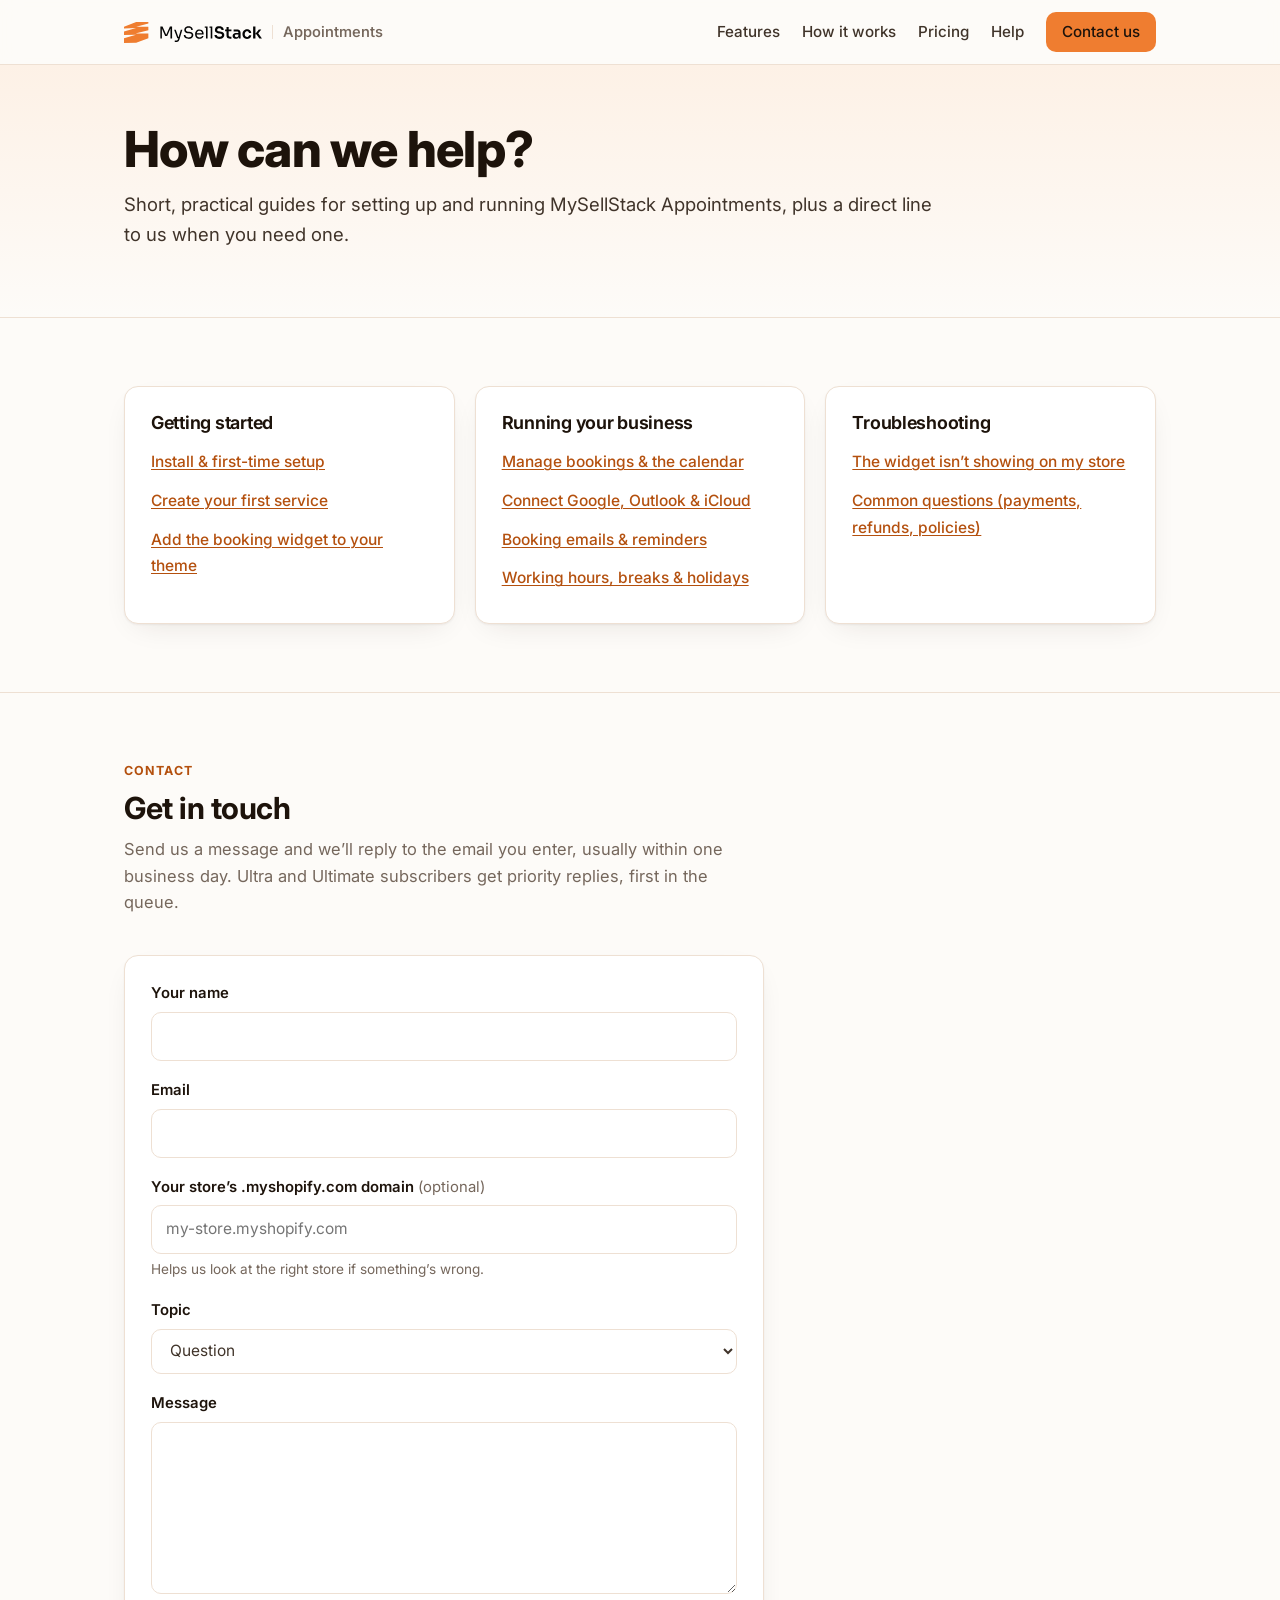
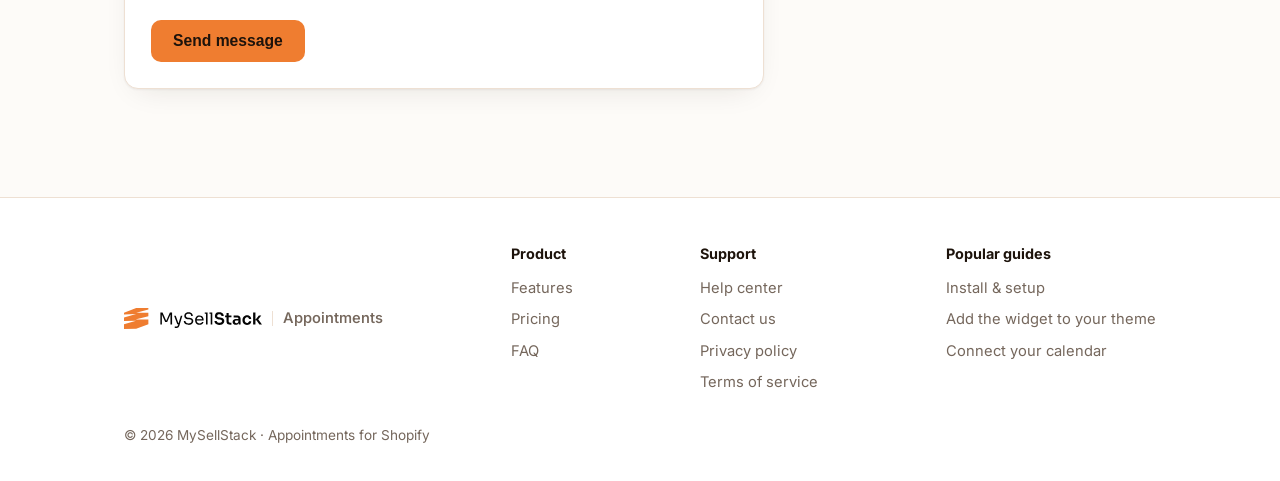
==== commit 6d335d32: "Make the app name machine-readable on the homepage The OAuth branding checker still reported a name " ====
--- a/help/index.html
+++ b/help/index.html
@@ -16,7 +16,7 @@
 
 <header class="site-head">
   <div class="wrap bar">
-    <a class="brand" href="../index.html"><img class="brand-logo" src="../assets/brand/mysellstack-wordmark.svg" alt="MySellStack" width="279" height="43"><span class="brand-sub">Appointments</span></a>
+    <a class="brand" href="../index.html"><img class="brand-logo" src="../assets/brand/mysellstack-wordmark.svg" alt="MySellStack Appointments" width="279" height="43"><span class="brand-sub" aria-hidden="true">Appointments</span></a>
     <nav class="nav">
       <a href="../index.html#features">Features</a>
       <a href="../index.html#how">How it works</a>
@@ -115,7 +115,7 @@
 
 <footer class="site-foot">
   <div class="wrap foot-grid">
-    <a class="brand" href="../index.html"><img class="brand-logo" src="../assets/brand/mysellstack-wordmark.svg" alt="MySellStack" width="279" height="43"><span class="brand-sub">Appointments</span></a>
+    <a class="brand" href="../index.html"><img class="brand-logo" src="../assets/brand/mysellstack-wordmark.svg" alt="MySellStack Appointments" width="279" height="43"><span class="brand-sub" aria-hidden="true">Appointments</span></a>
     <nav aria-label="Product">
       <strong>Product</strong>
       <a href="../index.html#features">Features</a>
--- a/css/site.css
+++ b/css/site.css
@@ -144,21 +144,30 @@
 /* ---- trust strip ---- */
 
 .trust { border-bottom: 1px solid var(--line); background: #fff; }
+/* One centered row on desktop — the chips are sized so the label plus
+   all six fit inside the 1080px wrap; below 900px they wrap into
+   centered rows instead of a left-hanging orphan. */
 .trust-row {
-  display: flex; align-items: center; gap: 10px; flex-wrap: wrap;
-  padding: 16px 24px;
+  display: flex; align-items: center; justify-content: center;
+  gap: 8px; flex-wrap: nowrap;
+  padding: 14px 12px;
 }
 .trust-label {
   font-size: 0.72rem; font-weight: 700; letter-spacing: 0.1em;
-  text-transform: uppercase; color: var(--muted); margin-right: 8px;
+  text-transform: uppercase; color: var(--muted); margin-right: 6px;
+  white-space: nowrap;
 }
 .chip {
   display: inline-flex; align-items: center; gap: 7px;
-  font-size: 0.85rem; font-weight: 550; color: var(--body);
+  font-size: 0.82rem; font-weight: 550; color: var(--body);
   background: var(--bg); border: 1px solid var(--line);
-  border-radius: 999px; padding: 5px 13px;
+  border-radius: 999px; padding: 5px 12px;
+  white-space: nowrap; flex: none;
 }
 .chip svg { width: 15px; height: 15px; flex: none; }
+@media (max-width: 900px) {
+  .trust-row { flex-wrap: wrap; }
+}
 
 /* ---- sections ---- */
 
@@ -392,7 +401,10 @@
   font-size: clamp(38px, 6vw, 62px); font-weight: 800; letter-spacing: -0.03em;
   margin: 18px auto 0; max-width: 820px;
 }
-.hero-center .lede { max-width: 640px; margin: 20px auto 0; }
+/* p.lede (not just .lede): must outrank `.hero p.lede`'s margin above,
+   whose `margin: 18px 0 28px` was zeroing the auto-centering and left
+   the 640px text box hanging left inside the centered hero. */
+.hero-center p.lede { max-width: 640px; margin: 20px auto 0; text-wrap: balance; }
 .cta-center { justify-content: center; }
 .btn-lg { padding: 13px 26px; font-size: 16px; }
 .eyebrow-live {
@@ -531,6 +543,10 @@
 
 .price-note { font-size: 12.5px; color: var(--muted); margin-top: 14px; }
 
+/* About-the-app block (also serves the OAuth verifier's "homepage must
+   explain the app's purpose" requirement). */
+.about-copy { color: var(--body); margin-bottom: 14px; }
+
 /* ---- scroll reveal ---- */
 /* Reveals are gated on html.js (set by an inline script in <head>):
    a no-JS visitor must never be left staring at opacity-0 sections. */
@@ -541,7 +557,7 @@
 }
 
 /* Anchor targets clear the fixed pill nav. */
-#demo, #tour, #features, #use-cases, #how, #pricing, #faq {
+#demo, #tour, #features, #use-cases, #how, #pricing, #faq, #about {
   scroll-margin-top: 96px;
 }
 
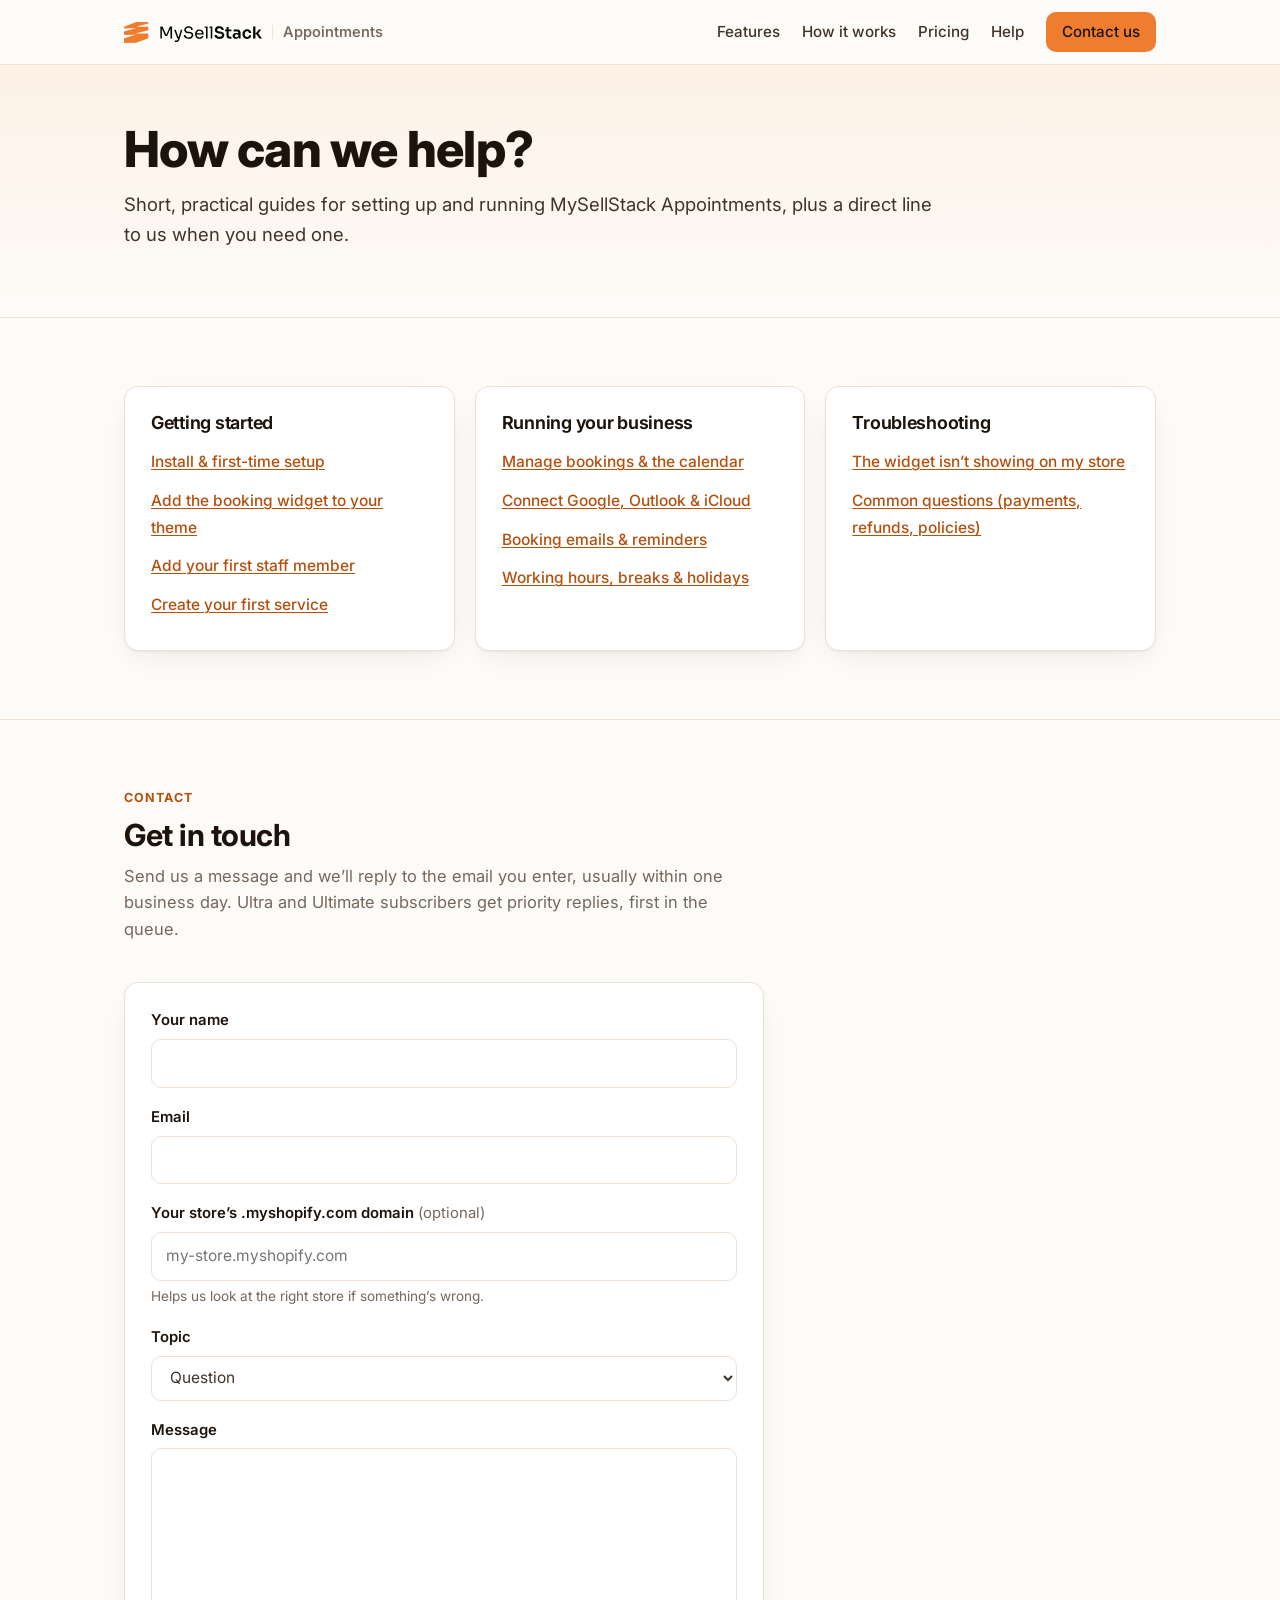
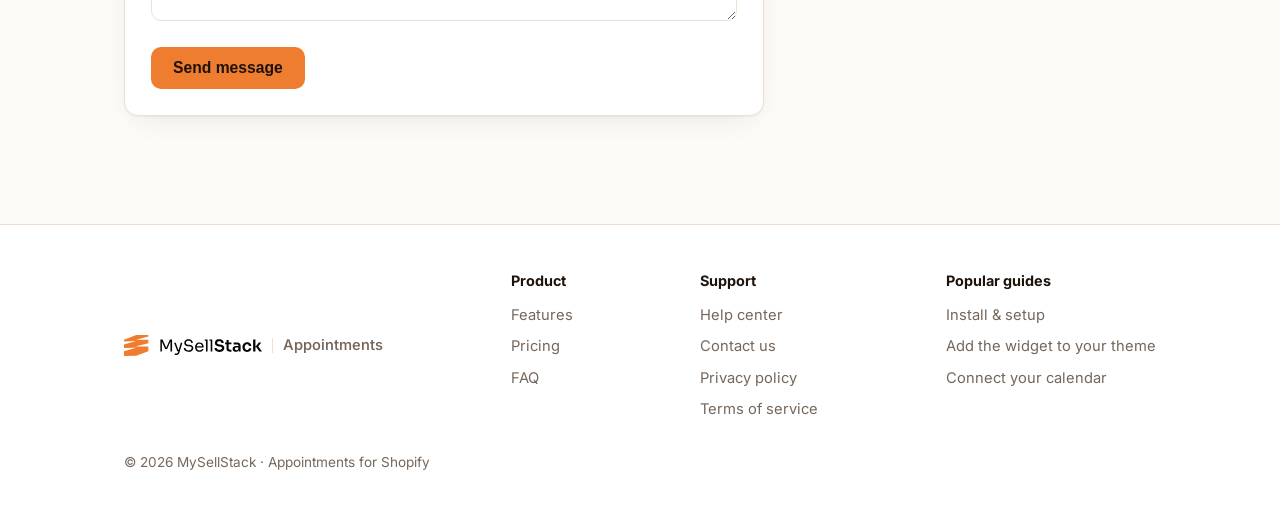
==== commit 5f8fca71: "Add the first-staff guide; put staff before service in setup copy New help/add-staff.html explains w" ====
--- a/help/index.html
+++ b/help/index.html
@@ -42,8 +42,9 @@
         <h2>Getting started</h2>
         <ul>
           <li><a href="install-and-setup.html">Install &amp; first-time setup</a></li>
+          <li><a href="add-widget-to-theme.html">Add the booking widget to your theme</a></li>
+          <li><a href="add-staff.html">Add your first staff member</a></li>
           <li><a href="create-a-service.html">Create your first service</a></li>
-          <li><a href="add-widget-to-theme.html">Add the booking widget to your theme</a></li>
         </ul>
       </div>
       <div class="card">
